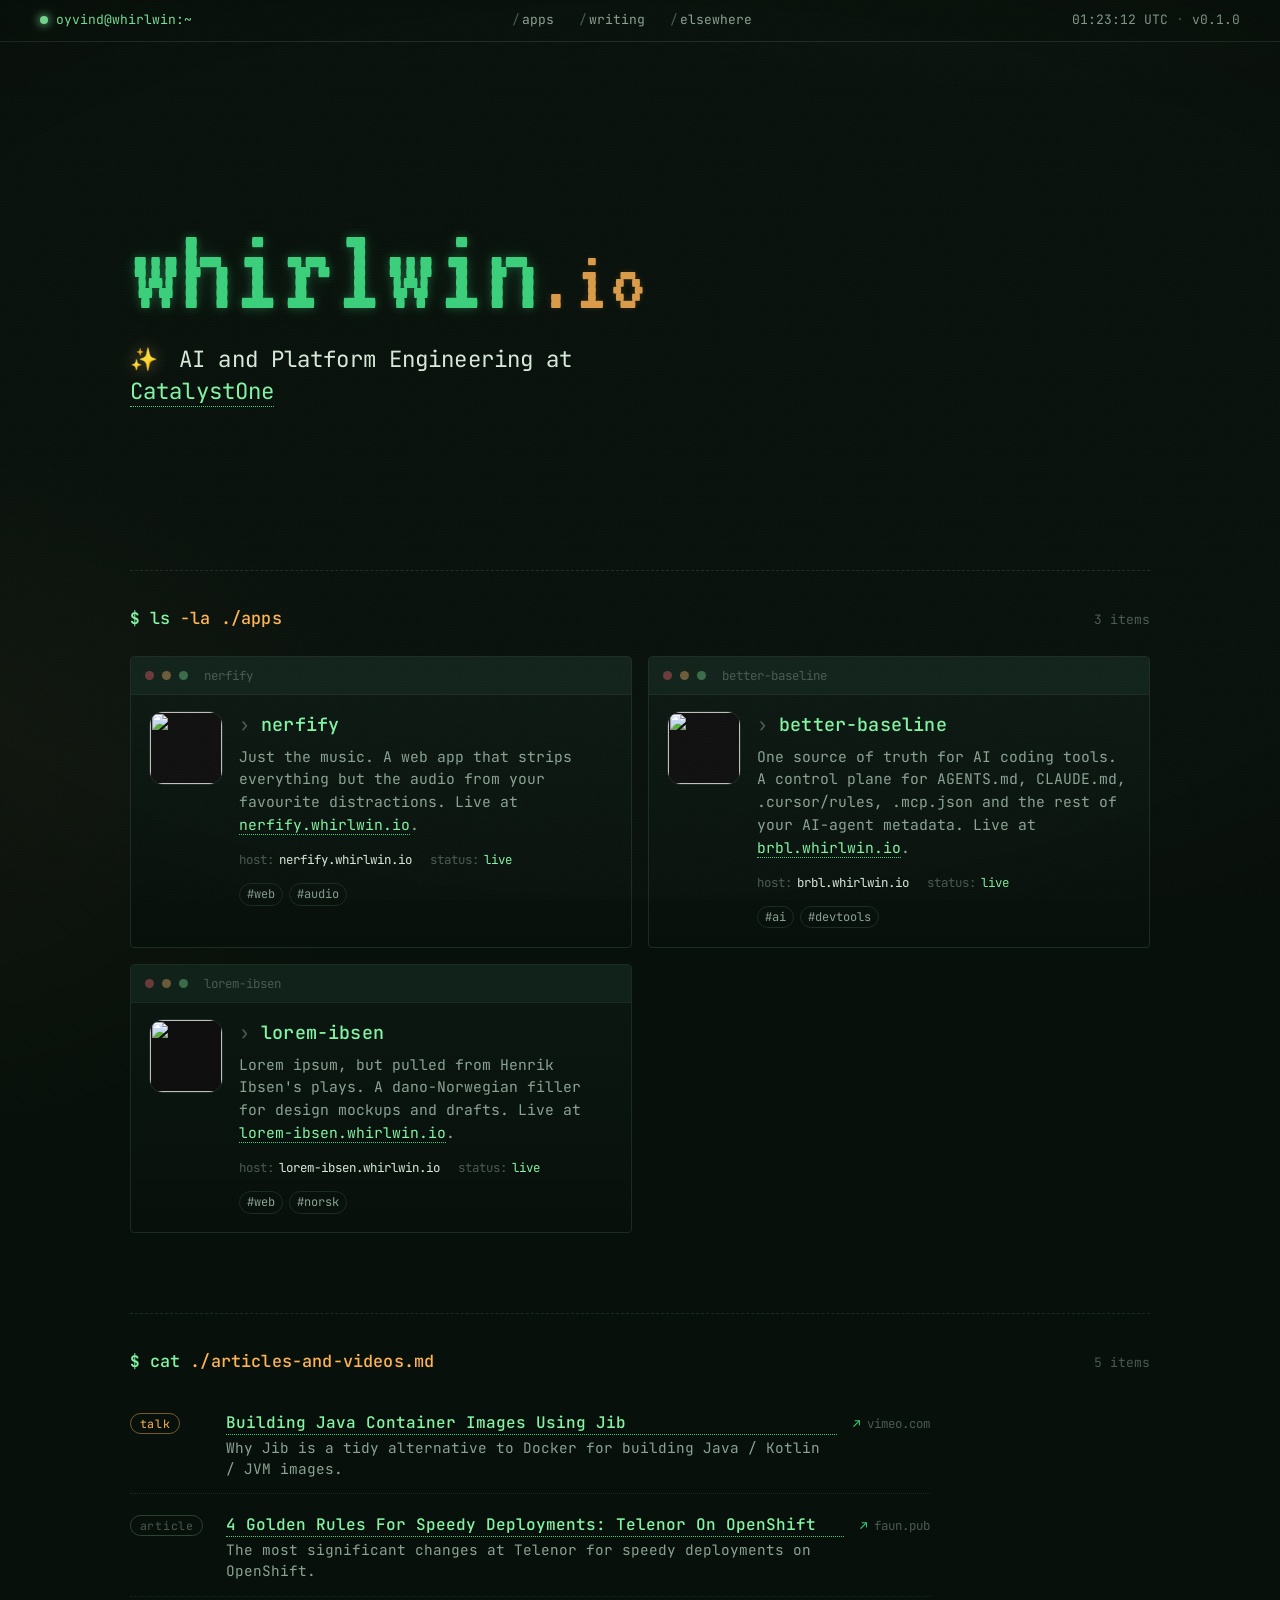
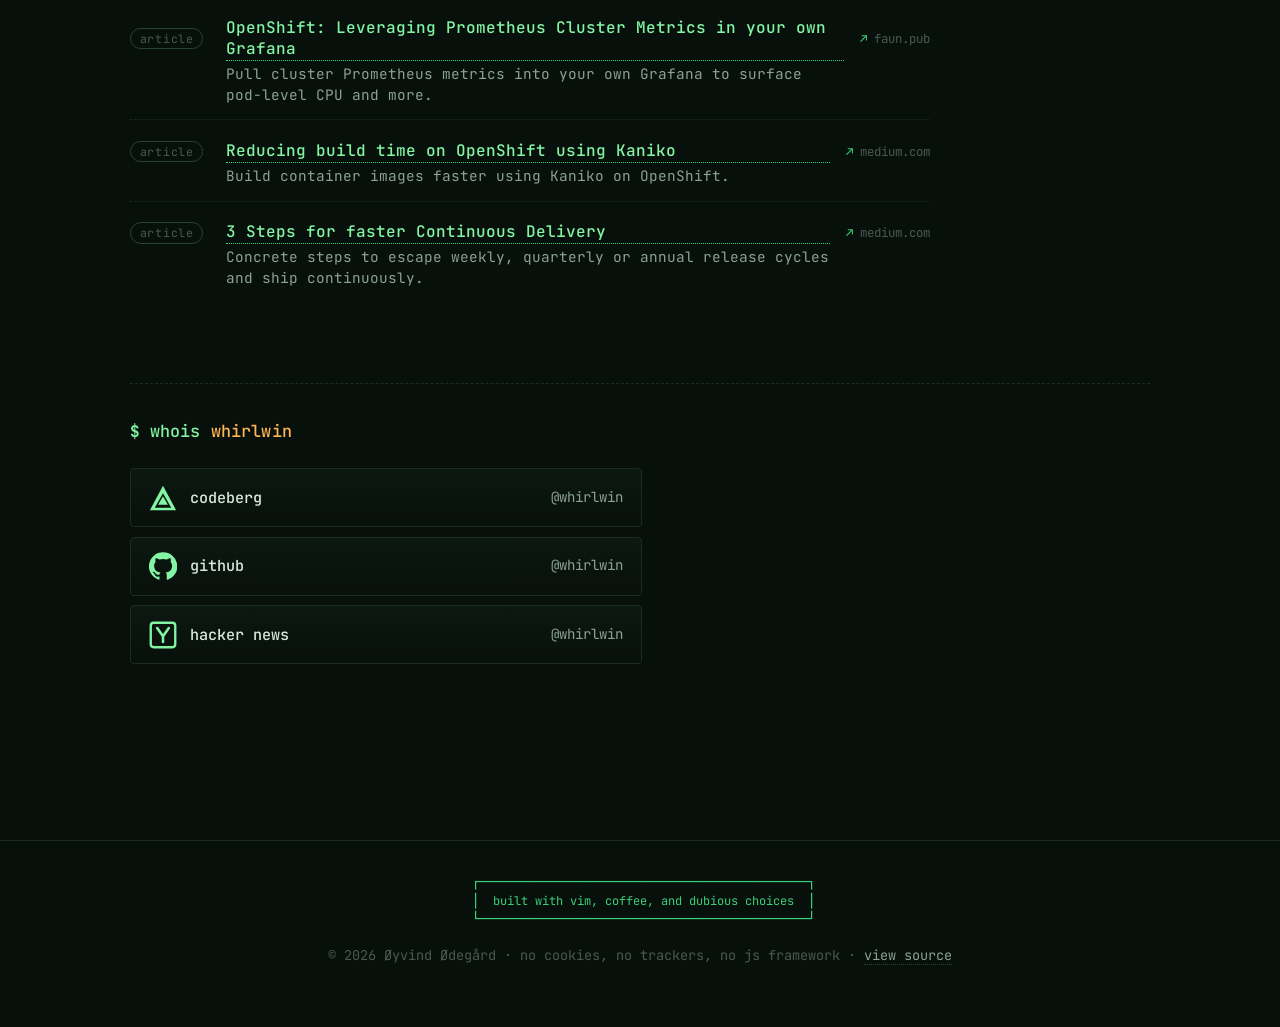
==== index.html @ 2e2b245e "content: point the Jib talk at the Vimeo recording Replace the embedded Google Slides URL with the V" ====
<!doctype html>
<html lang="en">
  <head>
    <meta charset="utf-8" />
    <meta name="viewport" content="width=device-width, initial-scale=1, viewport-fit=cover" />
    <title>whirlwin.io — Øyvind Ødegård</title>
    <meta name="description" content="Personal homepage of Øyvind Ødegård. Platform engineer, tinkerer, terminal dweller." />
    <meta name="color-scheme" content="dark" />
    <meta name="theme-color" content="#08100b" />

    <link rel="preconnect" href="https://fonts.googleapis.com" />
    <link rel="preconnect" href="https://fonts.gstatic.com" crossorigin />
    <link
      href="https://fonts.googleapis.com/css2?family=JetBrains+Mono:ital,wght@0,400;0,500;0,700;1,400&family=VT323&display=swap"
      rel="stylesheet"
    />

    <link rel="stylesheet" href="./styles.css" />
    <link rel="icon" href="data:image/svg+xml,%3Csvg xmlns='http://www.w3.org/2000/svg' viewBox='0 0 32 32'%3E%3Crect width='32' height='32' fill='%2308100b'/%3E%3Ctext x='50%25' y='62%25' text-anchor='middle' font-family='monospace' font-weight='700' font-size='22' fill='%2382f4a3'%3E~%3C/text%3E%3C/svg%3E" />
  </head>

  <body>
    <div class="scanlines" aria-hidden="true"></div>
    <div class="vignette" aria-hidden="true"></div>
    <div class="grain" aria-hidden="true"></div>

    <header class="statusbar" role="banner">
      <div class="statusbar__left">
        <span class="dot dot--live" aria-hidden="true"></span>
        <span class="statusbar__path">oyvind@whirlwin:~</span>
      </div>
      <nav class="statusbar__nav" aria-label="primary">
        <a href="#apps">apps</a>
        <a href="#writing">writing</a>
        <a href="#elsewhere">elsewhere</a>
      </nav>
      <div class="statusbar__right">
        <span id="clock" aria-live="off">--:--:-- UTC</span>
        <span class="statusbar__sep">·</span>
        <span>v0.1.0</span>
      </div>
    </header>

    <main>
      <!-- HERO -->
      <section class="hero" aria-labelledby="hero-heading">
        <div class="hero__text">
          <h1 id="hero-heading" class="wordmark">whirlwin<span class="wordmark__tld">.io</span></h1>

          <p class="hero__headline">
            <span class="hero__headline-spark" aria-hidden="true">✨</span>
            AI and Platform Engineering at
            <a href="https://catalystone.com" rel="noopener">CatalystOne</a>
          </p>
        </div>

        <div class="hero__game" aria-hidden="true">
          <canvas id="stacker" width="420" height="360"></canvas>
        </div>
      </section>

      <!-- APPS -->
      <section id="apps" class="block" aria-labelledby="apps-heading">
        <header class="block__head">
          <span class="prompt">$</span>
          <h2 id="apps-heading"><span class="cmd">ls</span> <span class="arg">-la ./apps</span></h2>
          <span class="block__meta">3 items</span>
        </header>

        <ol class="apps">
          <li class="card">
            <div class="card__chrome">
              <span class="card__dot"></span><span class="card__dot"></span><span class="card__dot"></span>
              <span class="card__title">nerfify</span>
            </div>
            <div class="card__body card__body--with-logo">
              <a class="card__logo" href="https://nerfify.whirlwin.io/" rel="noopener" aria-hidden="true" tabindex="-1">
                <img src="https://nerfify.whirlwin.io/assets/icon.svg" alt="" width="64" height="64" loading="lazy" />
              </a>
              <div class="card__text">
                <h3 class="card__name">
                  <a href="https://nerfify.whirlwin.io/" rel="noopener">nerfify</a>
                </h3>
                <p class="card__desc">
                  Just the music. A web app that strips everything but the audio from your
                  favourite distractions. Live at
                  <a href="https://nerfify.whirlwin.io/" rel="noopener">nerfify.whirlwin.io</a>.
                </p>
              <dl class="card__meta">
                <div><dt>host</dt><dd>nerfify.whirlwin.io</dd></div>
                <div><dt>status</dt><dd class="ok">live</dd></div>
              </dl>
                <div class="card__tags">
                  <span>#web</span><span>#audio</span>
                </div>
              </div>
            </div>
          </li>

          <li class="card">
            <div class="card__chrome">
              <span class="card__dot"></span><span class="card__dot"></span><span class="card__dot"></span>
              <span class="card__title">better-baseline</span>
            </div>
            <div class="card__body card__body--with-logo">
              <a class="card__logo" href="https://brbl.whirlwin.io/" rel="noopener" aria-hidden="true" tabindex="-1">
                <img src="https://brbl.whirlwin.io/assets/icon.svg" alt="" width="64" height="64" loading="lazy" />
              </a>
              <div class="card__text">
                <h3 class="card__name">
                  <a href="https://brbl.whirlwin.io/" rel="noopener">better-baseline</a>
                </h3>
                <p class="card__desc">
                  One source of truth for AI coding tools. A control plane for
                  <code>AGENTS.md</code>, <code>CLAUDE.md</code>, <code>.cursor/rules</code>,
                  <code>.mcp.json</code> and the rest of your AI-agent metadata. Live at
                  <a href="https://brbl.whirlwin.io/" rel="noopener">brbl.whirlwin.io</a>.
                </p>
                <dl class="card__meta">
                  <div><dt>host</dt><dd>brbl.whirlwin.io</dd></div>
                  <div><dt>status</dt><dd class="ok">live</dd></div>
                </dl>
                <div class="card__tags">
                  <span>#ai</span><span>#devtools</span>
                </div>
              </div>
            </div>
          </li>

          <li class="card">
            <div class="card__chrome">
              <span class="card__dot"></span><span class="card__dot"></span><span class="card__dot"></span>
              <span class="card__title">lorem-ibsen</span>
            </div>
            <div class="card__body card__body--with-logo">
              <a class="card__logo" href="https://lorem-ibsen.whirlwin.io/" rel="noopener" aria-hidden="true" tabindex="-1">
                <img src="https://lorem-ibsen.whirlwin.io/assets/ibsen.jpg" alt="" width="64" height="64" loading="lazy" />
              </a>
              <div class="card__text">
                <h3 class="card__name">
                  <a href="https://lorem-ibsen.whirlwin.io/" rel="noopener">lorem-ibsen</a>
                </h3>
                <p class="card__desc">
                  Lorem ipsum, but pulled from Henrik Ibsen's plays. A dano-Norwegian
                  filler for design mockups and drafts. Live at
                  <a href="https://lorem-ibsen.whirlwin.io/" rel="noopener">lorem-ibsen.whirlwin.io</a>.
                </p>
                <dl class="card__meta">
                  <div><dt>host</dt><dd>lorem-ibsen.whirlwin.io</dd></div>
                  <div><dt>status</dt><dd class="ok">live</dd></div>
                </dl>
                <div class="card__tags">
                  <span>#web</span><span>#norsk</span>
                </div>
              </div>
            </div>
          </li>
        </ol>
      </section>

      <!-- ARTICLES & VIDEOS -->
      <section id="writing" class="block" aria-labelledby="writing-heading">
        <header class="block__head">
          <span class="prompt">$</span>
          <h2 id="writing-heading"><span class="cmd">cat</span> <span class="arg">./articles-and-videos.md</span></h2>
          <span class="block__meta">5 items</span>
        </header>

        <ul class="articles">
          <li class="article">
            <span class="article__kind article__kind--talk">talk</span>
            <a class="article__title" href="https://vimeo.com/677812854?fl=pl&amp;fe=cm" rel="noopener">Building Java Container Images Using Jib</a>
            <p class="article__desc">Why Jib is a tidy alternative to Docker for building Java / Kotlin / JVM images.</p>
            <span class="article__source">vimeo.com</span>
          </li>
          <li class="article">
            <span class="article__kind">article</span>
            <a class="article__title" href="https://faun.pub/4-golden-rules-for-speedy-deployments-telenor-on-openshift-73b32ad847bb" rel="noopener">4 Golden Rules For Speedy Deployments: Telenor On OpenShift</a>
            <p class="article__desc">The most significant changes at Telenor for speedy deployments on OpenShift.</p>
            <span class="article__source">faun.pub</span>
          </li>
          <li class="article">
            <span class="article__kind">article</span>
            <a class="article__title" href="https://faun.pub/openshift-leveraging-prometheus-cluster-metrics-in-your-own-grafana-7077fb0725ab" rel="noopener">OpenShift: Leveraging Prometheus Cluster Metrics in your own Grafana</a>
            <p class="article__desc">Pull cluster Prometheus metrics into your own Grafana to surface pod-level CPU and more.</p>
            <span class="article__source">faun.pub</span>
          </li>
          <li class="article">
            <span class="article__kind">article</span>
            <a class="article__title" href="https://medium.com/developers-writing/reducing-build-time-on-openshift-using-kaniko-909d4bf0a874" rel="noopener">Reducing build time on OpenShift using Kaniko</a>
            <p class="article__desc">Build container images faster using Kaniko on OpenShift.</p>
            <span class="article__source">medium.com</span>
          </li>
          <li class="article">
            <span class="article__kind">article</span>
            <a class="article__title" href="https://medium.com/@whirlwin/3-steps-for-faster-continuous-integration-e74e01e7e75" rel="noopener">3 Steps for faster Continuous Delivery</a>
            <p class="article__desc">Concrete steps to escape weekly, quarterly or annual release cycles and ship continuously.</p>
            <span class="article__source">medium.com</span>
          </li>
        </ul>
      </section>

      <!-- ELSEWHERE -->
      <section id="elsewhere" class="block" aria-labelledby="elsewhere-heading">
        <header class="block__head">
          <span class="prompt">$</span>
          <h2 id="elsewhere-heading"><span class="cmd">whois</span> <span class="arg">whirlwin</span></h2>
        </header>

        <ul class="links links--icons">
          <li>
            <a href="https://codeberg.org/whirlwin" rel="me noopener">
              <svg class="links__logo" viewBox="0 0 32 32" fill="currentColor" aria-hidden="true">
                <path d="M16 2 1 30h30L16 2zm0 8.5L25.4 27H6.6L16 10.5zM16 14l-5.6 9.8h11.2L16 14z"/>
              </svg>
              <span class="links__k">codeberg</span>
              <span class="links__v">@whirlwin</span>
            </a>
          </li>
          <li>
            <a href="https://github.com/whirlwin" rel="me noopener">
              <svg class="links__logo" viewBox="0 0 24 24" fill="currentColor" aria-hidden="true">
                <path d="M12 .3a12 12 0 0 0-3.8 23.4c.6.1.8-.3.8-.6v-2c-3.3.7-4-1.6-4-1.6-.6-1.4-1.4-1.8-1.4-1.8-1.1-.7.1-.7.1-.7 1.2.1 1.9 1.2 1.9 1.2 1 1.8 2.8 1.3 3.5 1 .1-.8.4-1.3.8-1.6-2.7-.3-5.5-1.3-5.5-6 0-1.2.5-2.3 1.3-3.1-.1-.4-.6-1.6.1-3.2 0 0 1-.3 3.3 1.2a11.5 11.5 0 0 1 6 0c2.3-1.5 3.3-1.2 3.3-1.2.7 1.6.2 2.8.1 3.2.8.8 1.3 1.9 1.3 3.1 0 4.6-2.8 5.6-5.5 5.9.5.4.9 1.1.9 2.3v3.3c0 .3.2.7.8.6A12 12 0 0 0 12 .3"/>
              </svg>
              <span class="links__k">github</span>
              <span class="links__v">@whirlwin</span>
            </a>
          </li>
          <li>
            <a href="https://news.ycombinator.com/user?id=whirlwin" rel="me noopener">
              <svg class="links__logo" viewBox="0 0 24 24" aria-hidden="true">
                <rect x="1.5" y="1.5" width="21" height="21" rx="2.5" fill="none" stroke="currentColor" stroke-width="2"/>
                <path d="M7 6l5 7v5m0-5l5-7" fill="none" stroke="currentColor" stroke-width="2.2" stroke-linecap="round" stroke-linejoin="round"/>
              </svg>
              <span class="links__k">hacker news</span>
              <span class="links__v">@whirlwin</span>
            </a>
          </li>
        </ul>
      </section>
    </main>

    <footer class="footer" role="contentinfo">
      <pre class="footer__art" aria-hidden="true">
 ┌───────────────────────────────────────────────┐
 │  built with vim, coffee, and dubious choices  │
 └───────────────────────────────────────────────┘</pre>
      <p>
        © <span id="year">2026</span> Øyvind Ødegård · no cookies, no trackers, no js framework ·
        <a href="https://codeberg.org/whirlwin/pages">view source</a>
      </p>
    </footer>

    <script src="./script.js" defer></script>
    <script src="https://cdn.jsdelivr.net/npm/matter-js@0.20.0/build/matter.min.js" defer></script>
    <script src="./game.js?v=10" defer></script>
  </body>
</html>
---- styles.css ----
/* whirlwin.io — terminal aesthetic, hand-rolled, no framework */

:root {
  --bg:        #08100b;
  --bg-2:      #0c1812;
  --bg-3:      #11221a;
  --ink:       #d7ead9;
  --ink-dim:   #8aa295;
  --ink-faint: #4a5a52;
  --phosphor:  #82f4a3;      /* primary accent — CRT phosphor */
  --phosphor-2:#3ad07a;
  --amber:     #ffb454;      /* warm secondary accent */
  --magenta:   #ff7ad9;
  --rule:      #1c2c23;
  --rule-hot:  #2a4434;

  --mono: "JetBrains Mono", ui-monospace, SFMono-Regular, Menlo, Consolas, monospace;

  --maxw: 78ch;
  --pad:  clamp(1rem, 4vw, 2.5rem);
  --radius: 4px;
}

* { box-sizing: border-box; }

html {
  background: var(--bg);
  color: var(--ink);
  font-family: var(--mono);
  font-size: 16px;
  line-height: 1.55;
  -webkit-text-size-adjust: 100%;
}

body {
  margin: 0;
  min-height: 100dvh;
  background:
    radial-gradient(1200px 600px at 80% -10%, rgba(130, 244, 163, 0.06), transparent 60%),
    radial-gradient(900px 600px at -10% 30%, rgba(255, 180, 84, 0.04), transparent 60%),
    var(--bg);
  overflow-x: hidden;
}

a {
  color: var(--phosphor);
  text-decoration: none;
  border-bottom: 1px dotted var(--phosphor-2);
  transition: color 120ms ease, background 120ms ease, border-color 120ms ease;
}
a:hover { color: var(--bg); background: var(--phosphor); border-bottom-color: var(--phosphor); }
a:focus-visible { outline: 2px solid var(--phosphor); outline-offset: 2px; }

::selection { background: var(--phosphor); color: var(--bg); }

code, kbd, pre { font-family: var(--mono); }

.visually-hidden {
  position: absolute; width: 1px; height: 1px; padding: 0; margin: -1px;
  overflow: hidden; clip: rect(0,0,0,0); white-space: nowrap; border: 0;
}

/* ── Overlays: scanlines, vignette, grain ─────────────────────────── */

.scanlines, .vignette, .grain {
  position: fixed; inset: 0; pointer-events: none; z-index: 100;
}
.scanlines {
  background-image: repeating-linear-gradient(
    to bottom,
    rgba(255,255,255,0.025) 0 1px,
    transparent 1px 3px
  );
  mix-blend-mode: overlay;
  opacity: 0.6;
}
.vignette {
  background:
    radial-gradient(120% 90% at 50% 50%, transparent 55%, rgba(0,0,0,0.55) 100%);
}
.grain {
  opacity: 0.04;
  background-image: url("data:image/svg+xml;utf8,<svg xmlns='http://www.w3.org/2000/svg' width='160' height='160'><filter id='n'><feTurbulence type='fractalNoise' baseFrequency='0.85' numOctaves='2' stitchTiles='stitch'/></filter><rect width='100%25' height='100%25' filter='url(%23n)' opacity='0.9'/></svg>");
}

@media (prefers-reduced-motion: no-preference) {
  .scanlines { animation: shift 18s steps(60) infinite; }
}
@keyframes shift {
  from { background-position: 0 0; }
  to   { background-position: 0 60px; }
}

/* ── Status bar (top) ─────────────────────────────────────────────── */

.statusbar {
  position: sticky; top: 0; z-index: 50;
  display: flex; align-items: center; gap: 1rem;
  padding: 0.55rem var(--pad);
  background: rgba(8, 16, 11, 0.88);
  backdrop-filter: blur(8px) saturate(140%);
  -webkit-backdrop-filter: blur(8px) saturate(140%);
  border-bottom: 1px solid var(--rule);
  font-size: 0.8125rem;
  color: var(--ink-dim);
}
.statusbar__left, .statusbar__right {
  display: flex; align-items: center; gap: 0.5rem;
  white-space: nowrap;
}
.statusbar__path { color: var(--phosphor); }
.statusbar__nav {
  flex: 1; display: flex; gap: 1.25rem; justify-content: center;
  overflow-x: auto; scrollbar-width: none;
}
.statusbar__nav::-webkit-scrollbar { display: none; }
.statusbar__nav a {
  color: var(--ink-dim);
  border-bottom: none;
  position: relative;
  padding: 0.1rem 0.15rem;
}
.statusbar__nav a::before { content: "/"; color: var(--ink-faint); margin-right: 2px; }
.statusbar__nav a:hover { color: var(--phosphor); background: transparent; }
.statusbar__sep { color: var(--ink-faint); }

.dot { width: 8px; height: 8px; border-radius: 50%; background: var(--ink-faint); }
.dot--live {
  background: var(--phosphor);
  box-shadow: 0 0 8px var(--phosphor), 0 0 14px rgba(130, 244, 163, 0.4);
  animation: pulse 1.8s ease-in-out infinite;
}
@keyframes pulse {
  0%, 100% { opacity: 1; }
  50%      { opacity: 0.45; }
}

@media (max-width: 640px) {
  .statusbar__right { display: none; }
}

/* ── Layout primitives ────────────────────────────────────────────── */

main {
  max-width: 1100px;
  margin: 0 auto;
  padding: clamp(2rem, 6vw, 4.5rem) var(--pad) 6rem;
}

.block {
  margin-top: clamp(3rem, 7vw, 5rem);
  padding-top: clamp(1.5rem, 4vw, 2.25rem);
  border-top: 1px dashed var(--rule);
}

.block__head {
  display: flex; align-items: baseline; gap: 0.6rem;
  margin-bottom: 1.5rem;
  flex-wrap: wrap;
}
.block__head h2 {
  font: 500 1.05rem/1.2 var(--mono);
  margin: 0;
  letter-spacing: 0.01em;
}
.block__head .cmd { color: var(--phosphor); }
.block__head .arg { color: var(--amber); }
.block__meta {
  margin-left: auto;
  font-size: 0.8125rem;
  color: var(--ink-faint);
}

.block__body--prose {
  max-width: var(--maxw);
}
.block__body--prose p { margin: 0 0 1rem; }
.block__body--prose strong { color: var(--phosphor); font-weight: 700; }
.block__body--prose em { color: var(--amber); font-style: normal; }
.block__body--prose code {
  background: var(--bg-3);
  border: 1px solid var(--rule);
  padding: 0 0.35rem;
  border-radius: var(--radius);
  font-size: 0.92em;
  color: var(--ink);
}

.prompt {
  color: var(--phosphor);
  font-weight: 700;
  user-select: none;
}

/* ── Hero ─────────────────────────────────────────────────────────── */

.hero {
  position: relative;
  padding-top: 1rem;
  display: grid;
  grid-template-columns: 1fr;
  gap: 2rem;
  align-items: center;
}
@media (min-width: 960px) {
  .hero { grid-template-columns: minmax(0, 1fr) 420px; gap: 3rem; }
}

.hero__game {
  position: relative;
  width: 100%;
  max-width: 420px;
  justify-self: end;
}
.hero__game canvas {
  display: block;
  width: 100%;
  aspect-ratio: 7 / 6;
  background: transparent;
  cursor: grab;
  /* Allow vertical page scroll while still letting Matter receive
     horizontal drags for box manipulation. */
  touch-action: pan-y;
}
.hero__game canvas:active { cursor: grabbing; }
@media (max-width: 600px) {
  .hero__game { justify-self: start; }
}
.wordmark {
  margin: 0 0 1rem;
  font-family: "VT323", var(--mono);
  font-weight: 400;
  font-size: clamp(4rem, 13vw, 8rem);
  line-height: 0.9;
  letter-spacing: 0;
  color: var(--phosphor-2);
  text-shadow:
    0 0 10px rgba(58, 208, 122, 0.32),
    0 0 24px rgba(58, 208, 122, 0.12);
  display: inline-flex;
  align-items: baseline;
  gap: 0;
  word-break: break-word;
}
.wordmark__tld {
  font-size: 0.7em;
  color: var(--amber);
  opacity: 0.85;
  text-shadow: 0 0 6px rgba(255, 180, 84, 0.18);
}

.hero__headline {
  max-width: 62ch;
  margin: 0;
  font-size: clamp(1.1rem, 2vw, 1.4rem);
  line-height: 1.4;
  color: var(--ink);
  letter-spacing: 0.005em;
}
.hero__headline a {
  color: var(--phosphor);
  border-bottom: 1px dotted var(--phosphor-2);
  white-space: nowrap;
}
.hero__headline a:hover {
  color: var(--bg);
  background: var(--phosphor);
  border-bottom-color: var(--phosphor);
}
.hero__headline-spark {
  margin-right: 0.35em;
  filter: drop-shadow(0 0 8px rgba(255, 220, 130, 0.45));
}

/* ── whoami facts ─────────────────────────────────────────────────── */

.facts {
  list-style: none; padding: 0;
  display: grid;
  grid-template-columns: repeat(auto-fit, minmax(180px, 1fr));
  gap: 0.4rem 1.5rem;
  margin: 1.5rem 0 0;
  font-size: 0.9rem;
}
.facts li {
  display: flex; justify-content: space-between; gap: 1rem;
  padding: 0.35rem 0;
  border-bottom: 1px dotted var(--rule);
}
.facts__k { color: var(--ink-faint); }
.facts__k::before { content: "// "; }
.facts__v { color: var(--ink); }

/* ── Apps grid (card stack) ───────────────────────────────────────── */

.apps {
  list-style: none; padding: 0; margin: 0;
  display: grid;
  grid-template-columns: repeat(auto-fill, minmax(min(420px, 100%), 1fr));
  gap: 1rem;
}

.card {
  position: relative;
  background: linear-gradient(180deg, var(--bg-2), var(--bg));
  border: 1px solid var(--rule);
  border-radius: var(--radius);
  overflow: hidden;
  transition: transform 180ms ease, border-color 180ms ease, box-shadow 180ms ease;
}
.card:hover {
  border-color: var(--phosphor-2);
  transform: translateY(-2px);
  box-shadow: 0 8px 30px -10px rgba(130, 244, 163, 0.25);
}
.card--featured {
  grid-column: span 2;
  border-color: var(--rule-hot);
  background:
    linear-gradient(180deg, rgba(130, 244, 163, 0.06), transparent 30%),
    linear-gradient(180deg, var(--bg-2), var(--bg));
}
@media (max-width: 720px) {
  .card--featured { grid-column: auto; }
}
.card--ghost {
  border-style: dashed;
  opacity: 0.85;
}

.card__chrome {
  display: flex; align-items: center; gap: 0.5rem;
  padding: 0.55rem 0.85rem;
  background: var(--bg-3);
  border-bottom: 1px solid var(--rule);
  font-size: 0.78rem;
  color: var(--ink-faint);
}
.card__dot {
  width: 9px; height: 9px; border-radius: 50%;
  background: var(--rule-hot);
}
.card__dot:nth-child(1) { background: #6b3a3a; }
.card__dot:nth-child(2) { background: #6b5a3a; }
.card__dot:nth-child(3) { background: #3a6b48; }
.card__title { margin-left: 0.5rem; }

.card__body { padding: 1rem 1.1rem 1.15rem; }
.card__body--with-logo {
  display: grid;
  grid-template-columns: auto 1fr;
  gap: 1rem;
  align-items: start;
}
.card__logo {
  display: block;
  border: 1px solid var(--rule);
  border-radius: 14px;
  overflow: hidden;
  line-height: 0;
  background: #0f0f0f;
  flex-shrink: 0;
  transition: border-color 160ms ease, transform 160ms ease;
}
.card__logo:hover {
  border-color: var(--phosphor-2);
  background: #0f0f0f;
  transform: scale(1.03);
}
.card__logo img {
  display: block;
  width: 72px;
  height: 72px;
  object-fit: cover;
  object-position: center 22%;
}
@media (max-width: 480px) {
  .card__logo img { width: 56px; height: 56px; }
}
.card__name {
  font-size: 1.15rem; margin: 0 0 0.4rem;
  font-weight: 500;
  letter-spacing: 0.01em;
}
.card__name a {
  color: var(--phosphor);
  border-bottom: none;
}
.card__name a::before { content: "› "; color: var(--ink-faint); }
.card__name a:hover { background: transparent; color: var(--bg); }
.card__name a:hover::before { color: var(--bg); }
.card:hover .card__name a { background: var(--phosphor); color: var(--bg); padding: 0 4px; margin-left: -4px; }

.card__desc {
  margin: 0 0 0.85rem;
  color: var(--ink-dim);
  font-size: 0.92rem;
}

.card__meta {
  display: flex; flex-wrap: wrap; gap: 0.5rem 1.1rem;
  margin: 0 0 0.85rem;
  font-size: 0.78rem;
  color: var(--ink-faint);
}
.card__meta > div { display: flex; gap: 0.35rem; }
.card__meta dt { color: var(--ink-faint); }
.card__meta dt::after { content: ":"; }
.card__meta dd { margin: 0; color: var(--ink); }
.card__meta dd.ok   { color: var(--phosphor); }
.card__meta dd.warn { color: var(--amber); }
.card__meta dd.dim  { color: var(--ink-faint); }

.card__tags {
  display: flex; flex-wrap: wrap; gap: 0.35rem;
  font-size: 0.75rem;
}
.card__tags span {
  border: 1px solid var(--rule);
  padding: 0.05rem 0.45rem;
  border-radius: 999px;
  color: var(--ink-dim);
}

/* ── Articles & videos list ───────────────────────────────────────── */

.articles {
  list-style: none; padding: 0; margin: 0;
  display: grid;
  gap: 0.4rem;
  max-width: 80ch;
}
.article {
  display: grid;
  grid-template-columns: 5rem 1fr auto;
  grid-template-areas:
    "kind  title  source"
    ".     desc   .";
  gap: 0.2rem 1rem;
  align-items: baseline;
  padding: 0.85rem 0;
  border-bottom: 1px dotted var(--rule);
}
.article:last-child { border-bottom: none; }

.article__kind {
  grid-area: kind;
  font-size: 0.72rem;
  text-transform: lowercase;
  letter-spacing: 0.06em;
  color: var(--ink-faint);
  border: 1px solid var(--rule-hot);
  border-radius: 999px;
  padding: 0.05rem 0.55rem;
  justify-self: start;
  align-self: center;
}
.article__kind--talk {
  color: var(--amber);
  border-color: rgba(255, 180, 84, 0.45);
}

.article__title {
  grid-area: title;
  color: var(--phosphor);
  font-size: 1rem;
  font-weight: 500;
  border-bottom: 1px dotted var(--phosphor-2);
  line-height: 1.35;
}
.article__title:hover {
  background: var(--phosphor);
  color: var(--bg);
  border-bottom-color: var(--phosphor);
}

.article__desc {
  grid-area: desc;
  margin: 0;
  font-size: 0.9rem;
  color: var(--ink-dim);
  line-height: 1.45;
}

.article__source {
  grid-area: source;
  font-size: 0.78rem;
  color: var(--ink-faint);
  align-self: center;
}
.article__source::before { content: "↗ "; color: var(--phosphor-2); }

@media (max-width: 600px) {
  .article {
    grid-template-columns: 1fr;
    grid-template-areas:
      "kind"
      "title"
      "desc"
      "source";
    gap: 0.35rem 0;
  }
  .article__source { align-self: start; }
}

/* ── Stack pre block ──────────────────────────────────────────────── */

.stack__out {
  background: var(--bg-2);
  border: 1px solid var(--rule);
  border-left: 3px solid var(--phosphor-2);
  border-radius: var(--radius);
  padding: 1rem 1.2rem;
  font-size: 0.9rem;
  line-height: 1.65;
  color: var(--ink);
  overflow-x: auto;
  white-space: pre;
  margin: 0;
}

/* ── Elsewhere links ──────────────────────────────────────────────── */

.links {
  list-style: none; padding: 0; margin: 0;
  display: grid;
  grid-template-columns: repeat(auto-fit, minmax(320px, 1fr));
  gap: 0 1.75rem;
  font-size: 0.95rem;
}
.links li { border-bottom: 1px dotted var(--rule); }
.links a {
  display: grid;
  grid-template-columns: 7rem 1fr;
  gap: 0.75rem;
  align-items: baseline;
  padding: 0.6rem 0;
  border-bottom: none;
  color: var(--ink);
}
.links a:hover { background: transparent; color: var(--phosphor); }
.links__k { color: var(--ink-faint); }
.links__k::before { content: "→ "; color: var(--phosphor-2); }
.links__v {
  color: var(--ink-dim);
  word-break: break-all;
  text-align: right;
}
.links a:hover .links__v { color: var(--phosphor); }

/* Icon-button variant: stacked cards with logos */
.links--icons {
  display: flex;
  flex-direction: column;
  gap: 0.6rem;
  font-size: 0.95rem;
  max-width: 32rem;
}
.links--icons li {
  border-bottom: none;
}
.links--icons a {
  display: grid;
  grid-template-columns: auto 1fr auto;
  align-items: center;
  gap: 0 0.85rem;
  padding: 0.9rem 1.1rem;
  border: 1px solid var(--rule);
  border-radius: var(--radius);
  background: linear-gradient(180deg, var(--bg-2), var(--bg));
  color: var(--ink);
  transition: border-color 160ms ease, transform 160ms ease, box-shadow 160ms ease;
}
.links--icons a:hover {
  background: linear-gradient(180deg, var(--bg-2), var(--bg));
  border-color: var(--phosphor-2);
  color: var(--ink);
  transform: translateY(-1px);
  box-shadow: 0 8px 24px -10px rgba(130, 244, 163, 0.22);
}
.links--icons .links__logo {
  width: 28px;
  height: 28px;
  color: var(--phosphor);
  flex-shrink: 0;
}
.links--icons a:hover .links__logo { color: var(--phosphor); }
.links--icons .links__k {
  color: var(--ink);
  font-weight: 500;
}
.links--icons .links__k::before { content: ""; }
.links--icons .links__v {
  color: var(--ink-dim);
  text-align: right;
  font-size: 0.88rem;
}
.links--icons a:hover .links__v { color: var(--phosphor); }

/* ── Footer ───────────────────────────────────────────────────────── */

.footer {
  margin-top: 5rem;
  padding: 2rem var(--pad) 3rem;
  border-top: 1px solid var(--rule);
  text-align: center;
  color: var(--ink-faint);
  font-size: 0.85rem;
}
.footer__art {
  margin: 0 auto 1rem;
  color: var(--phosphor-2);
  font-size: 0.75rem;
  white-space: pre;
  overflow-x: auto;
}
.footer a { color: var(--ink-dim); border-bottom-color: var(--rule-hot); }
.footer a:hover { color: var(--bg); background: var(--phosphor); }

/* ── Hero entry animation ─────────────────────────────────────────── */

@media (prefers-reduced-motion: no-preference) {
  .wordmark, .hero__headline {
    opacity: 0;
    transform: translateY(8px);
    animation: rise 0.6s ease forwards;
  }
  .wordmark       { animation-delay: 0.05s; }
  .hero__headline { animation-delay: 0.35s; }
}
@keyframes rise {
  to { opacity: 1; transform: none; }
}

/* ── Narrow viewports ─────────────────────────────────────────────── */

@media (max-width: 480px) {
  .statusbar__nav { gap: 0.85rem; font-size: 0.78rem; }
  .block__head { flex-direction: row; align-items: center; }
  .block__meta { width: 100%; margin-left: 0; }
}
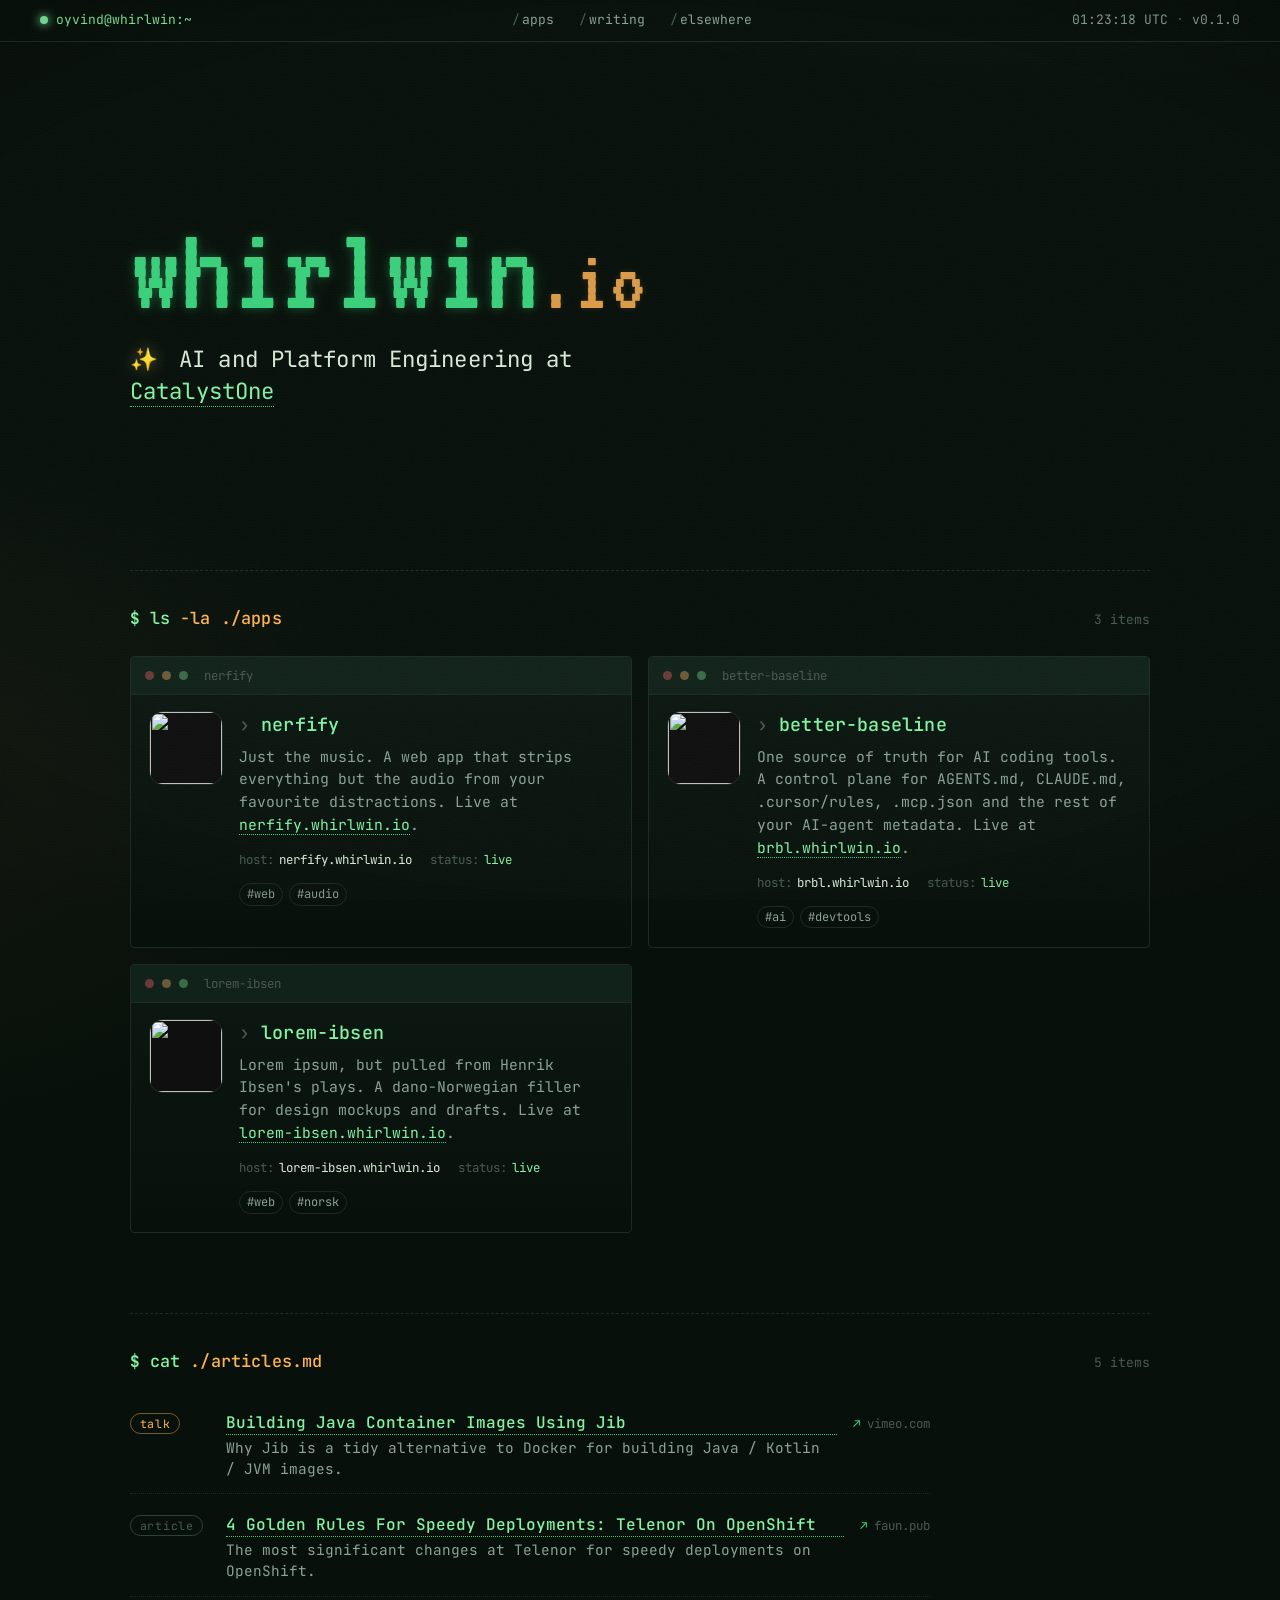
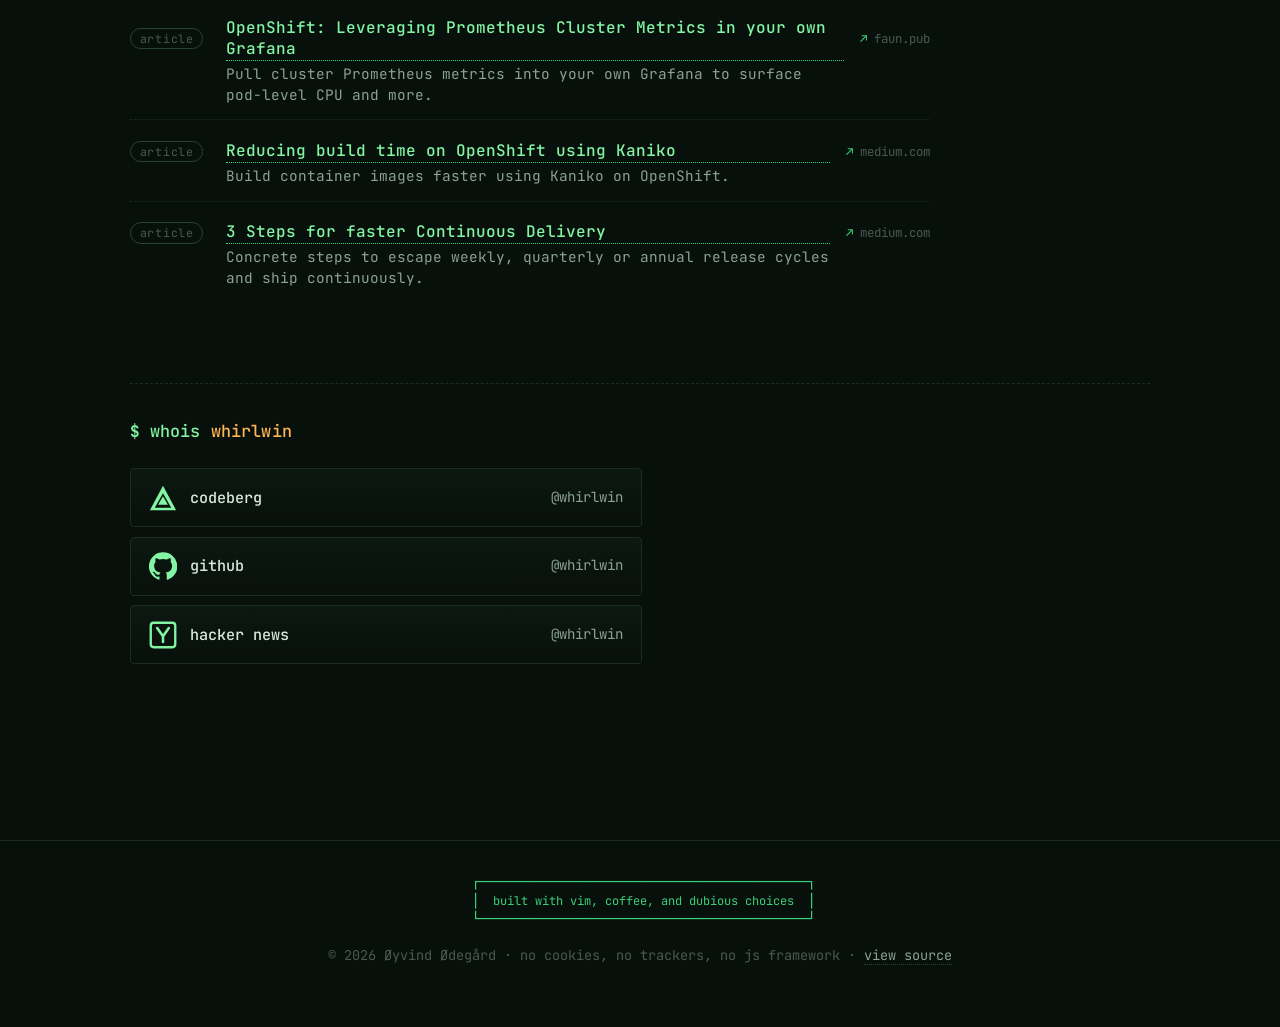
==== commit db6e6b30: "content: rename "articles-and-videos.md" heading to "articles.md"" ====
--- a/index.html
+++ b/index.html
@@ -162,7 +162,7 @@
       <section id="writing" class="block" aria-labelledby="writing-heading">
         <header class="block__head">
           <span class="prompt">$</span>
-          <h2 id="writing-heading"><span class="cmd">cat</span> <span class="arg">./articles-and-videos.md</span></h2>
+          <h2 id="writing-heading"><span class="cmd">cat</span> <span class="arg">./articles.md</span></h2>
           <span class="block__meta">5 items</span>
         </header>
 
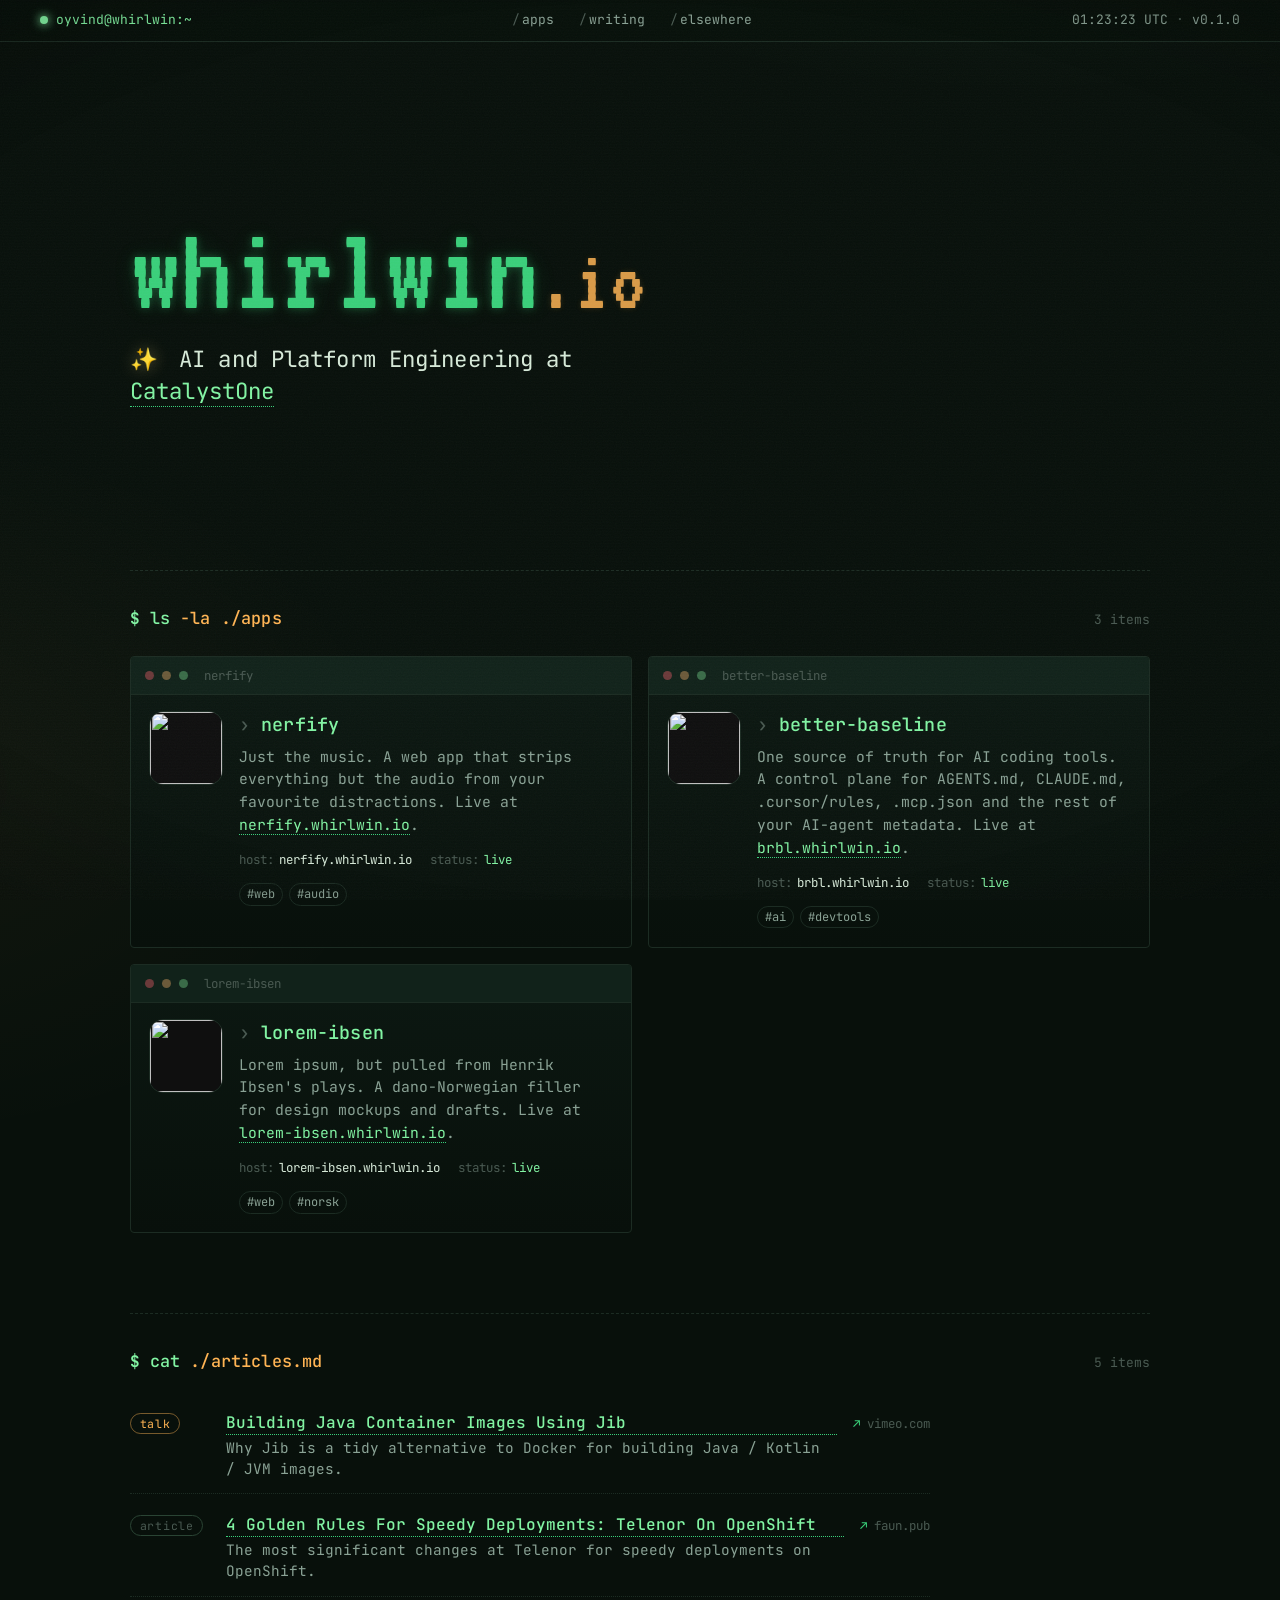
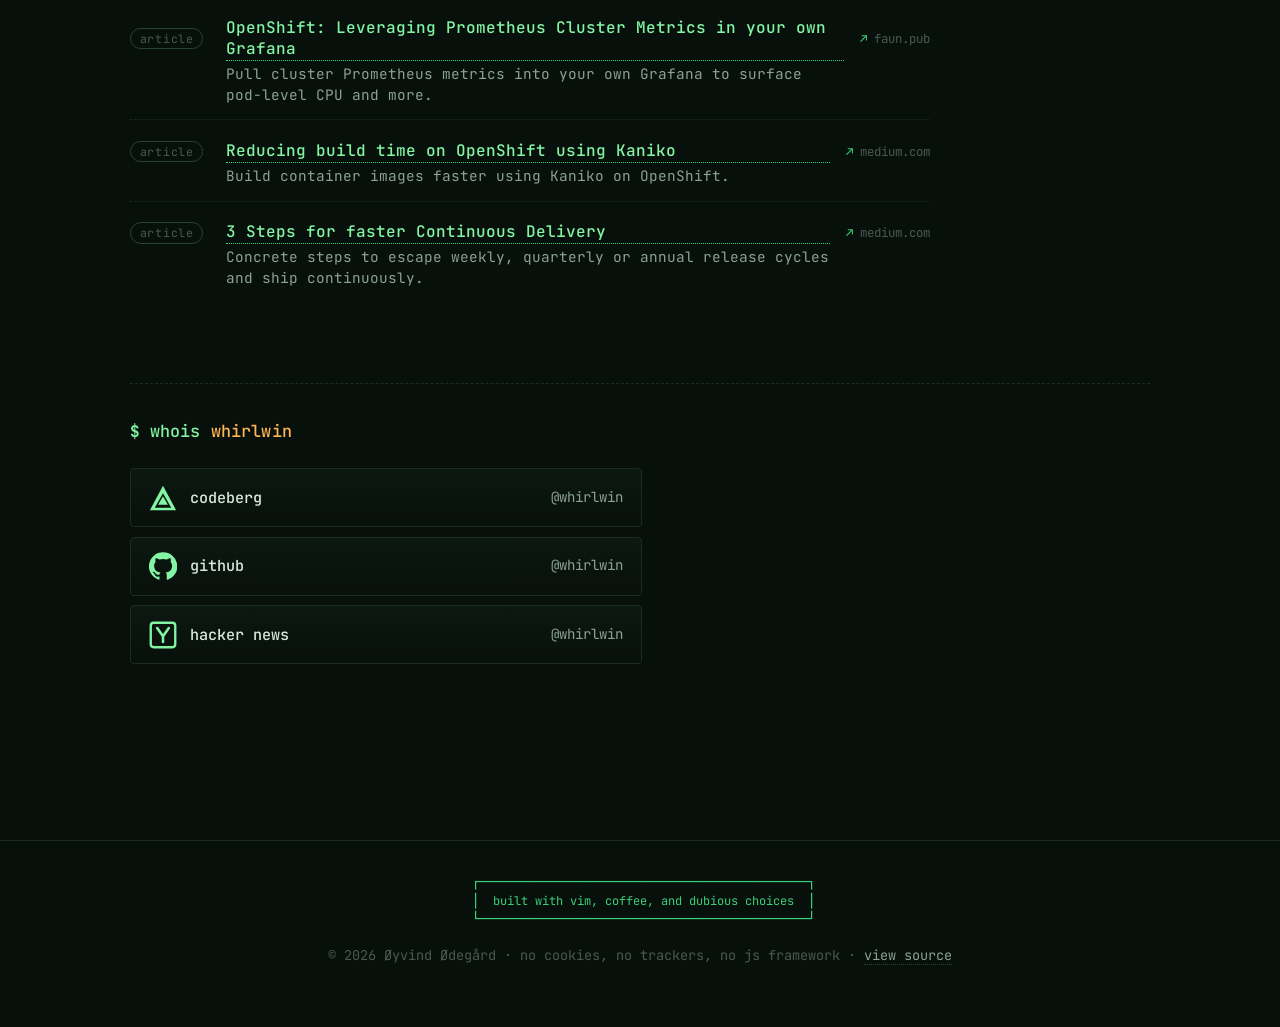
==== commit 9dbbeb47: "fix: use the right event name when unbinding Matter's wheel handler Matter listens for 'wheel' (not " ====
--- a/index.html
+++ b/index.html
@@ -253,6 +253,6 @@
 
     <script src="./script.js" defer></script>
     <script src="https://cdn.jsdelivr.net/npm/matter-js@0.20.0/build/matter.min.js" defer></script>
-    <script src="./game.js?v=10" defer></script>
+    <script src="./game.js?v=11" defer></script>
   </body>
 </html>
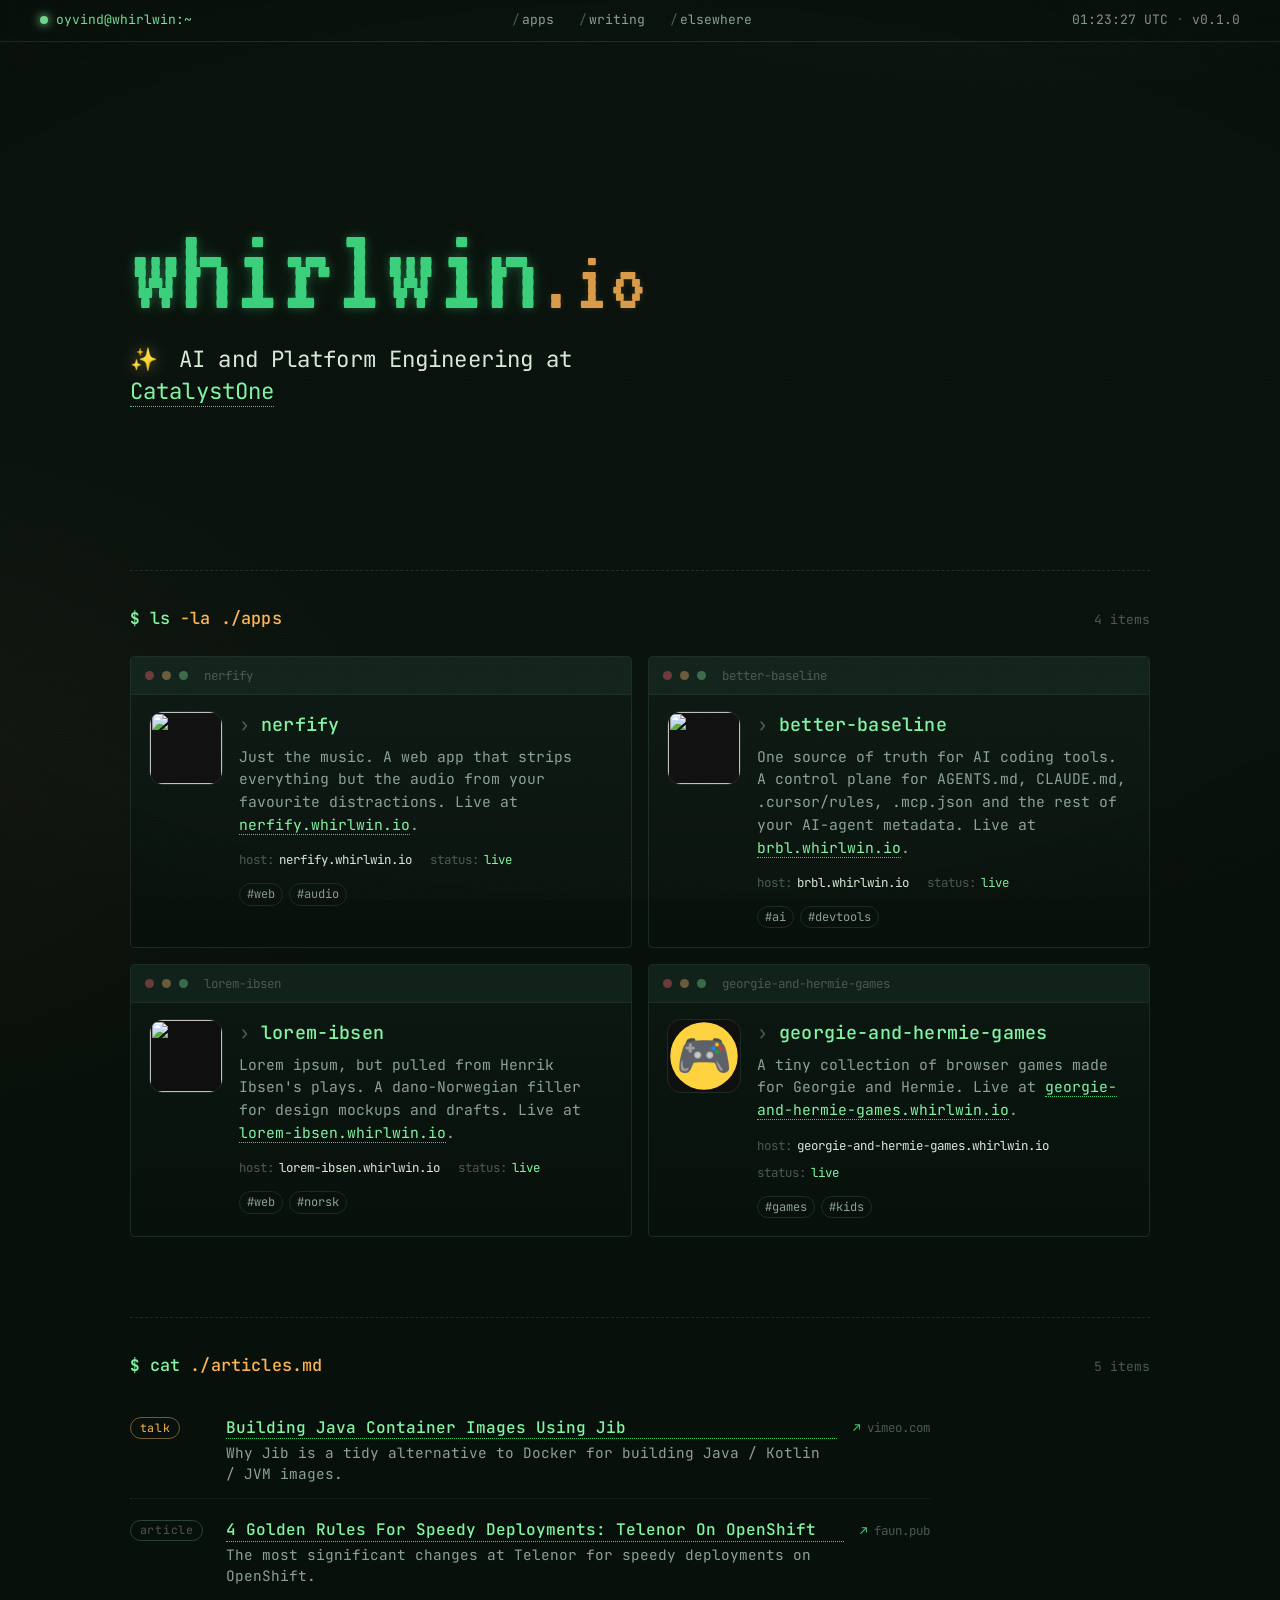
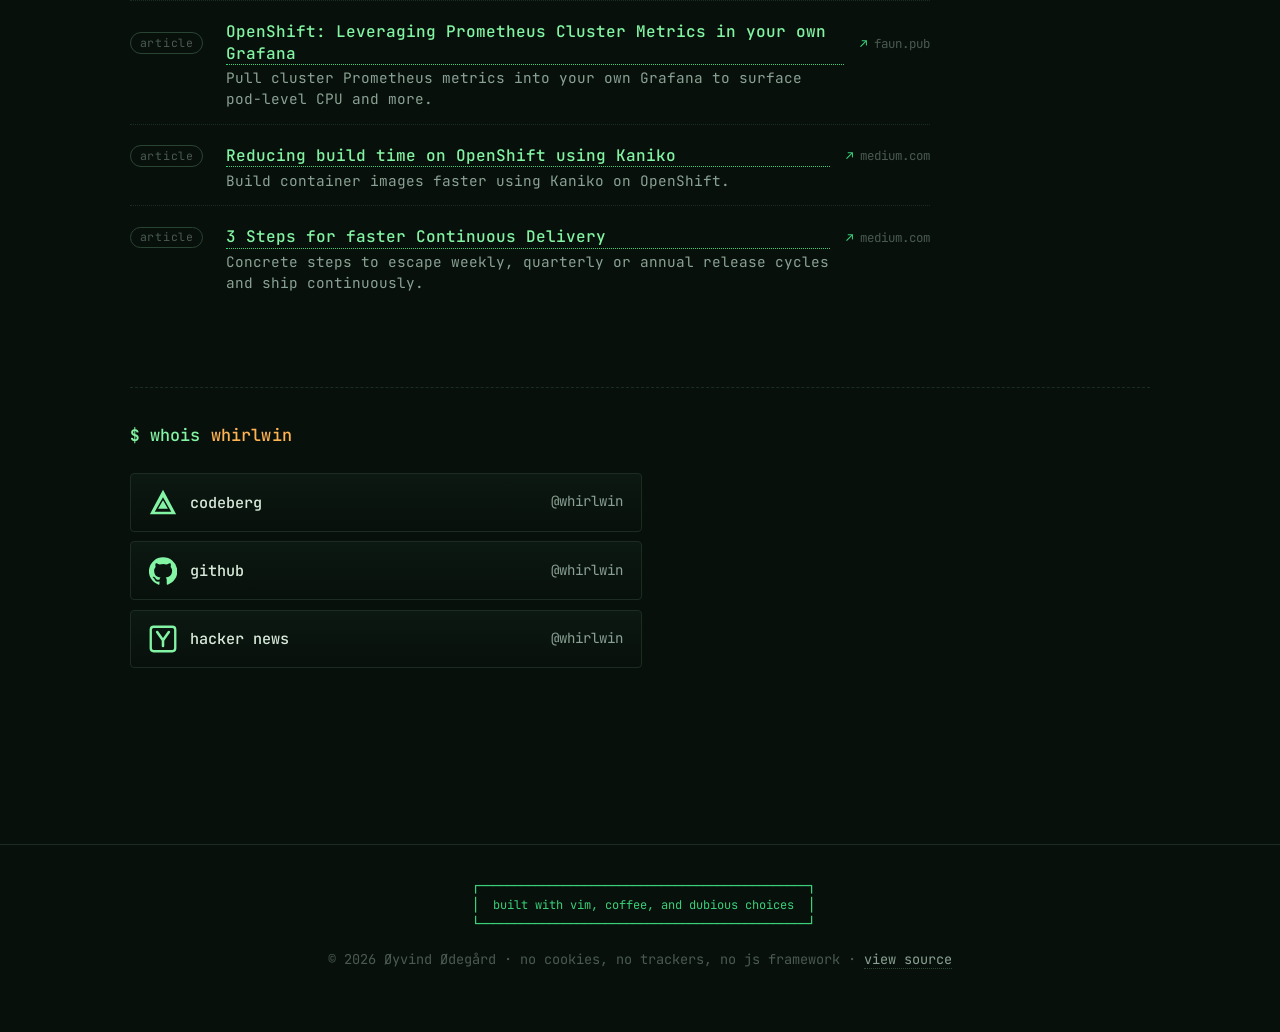
==== commit 6a95a2c8: "content: add georgie-and-hermie-games to apps Fourth app card linking to https://georgie-and-hermie-" ====
--- a/index.html
+++ b/index.html
@@ -64,7 +64,7 @@
         <header class="block__head">
           <span class="prompt">$</span>
           <h2 id="apps-heading"><span class="cmd">ls</span> <span class="arg">-la ./apps</span></h2>
-          <span class="block__meta">3 items</span>
+          <span class="block__meta">4 items</span>
         </header>
 
         <ol class="apps">
@@ -151,6 +151,35 @@
                 </dl>
                 <div class="card__tags">
                   <span>#web</span><span>#norsk</span>
+                </div>
+              </div>
+            </div>
+          </li>
+
+          <li class="card">
+            <div class="card__chrome">
+              <span class="card__dot"></span><span class="card__dot"></span><span class="card__dot"></span>
+              <span class="card__title">georgie-and-hermie-games</span>
+            </div>
+            <div class="card__body card__body--with-logo">
+              <a class="card__logo" href="https://georgie-and-hermie-games.whirlwin.io/" rel="noopener" aria-hidden="true" tabindex="-1">
+                <img src="data:image/svg+xml;utf8,%3Csvg%20xmlns%3D%22http%3A//www.w3.org/2000/svg%22%20viewBox%3D%220%200%2064%2064%22%3E%3Ccircle%20cx%3D%2232%22%20cy%3D%2232%22%20r%3D%2230%22%20fill%3D%22%23ffd23f%22/%3E%3Ctext%20x%3D%2232%22%20y%3D%2245%22%20font-size%3D%2240%22%20text-anchor%3D%22middle%22%3E%F0%9F%8E%AE%3C/text%3E%3C/svg%3E" alt="" width="64" height="64" loading="lazy" />
+              </a>
+              <div class="card__text">
+                <h3 class="card__name">
+                  <a href="https://georgie-and-hermie-games.whirlwin.io/" rel="noopener">georgie-and-hermie-games</a>
+                </h3>
+                <p class="card__desc">
+                  A tiny collection of browser games made for Georgie and Hermie.
+                  Live at
+                  <a href="https://georgie-and-hermie-games.whirlwin.io/" rel="noopener">georgie-and-hermie-games.whirlwin.io</a>.
+                </p>
+                <dl class="card__meta">
+                  <div><dt>host</dt><dd>georgie-and-hermie-games.whirlwin.io</dd></div>
+                  <div><dt>status</dt><dd class="ok">live</dd></div>
+                </dl>
+                <div class="card__tags">
+                  <span>#games</span><span>#kids</span>
                 </div>
               </div>
             </div>
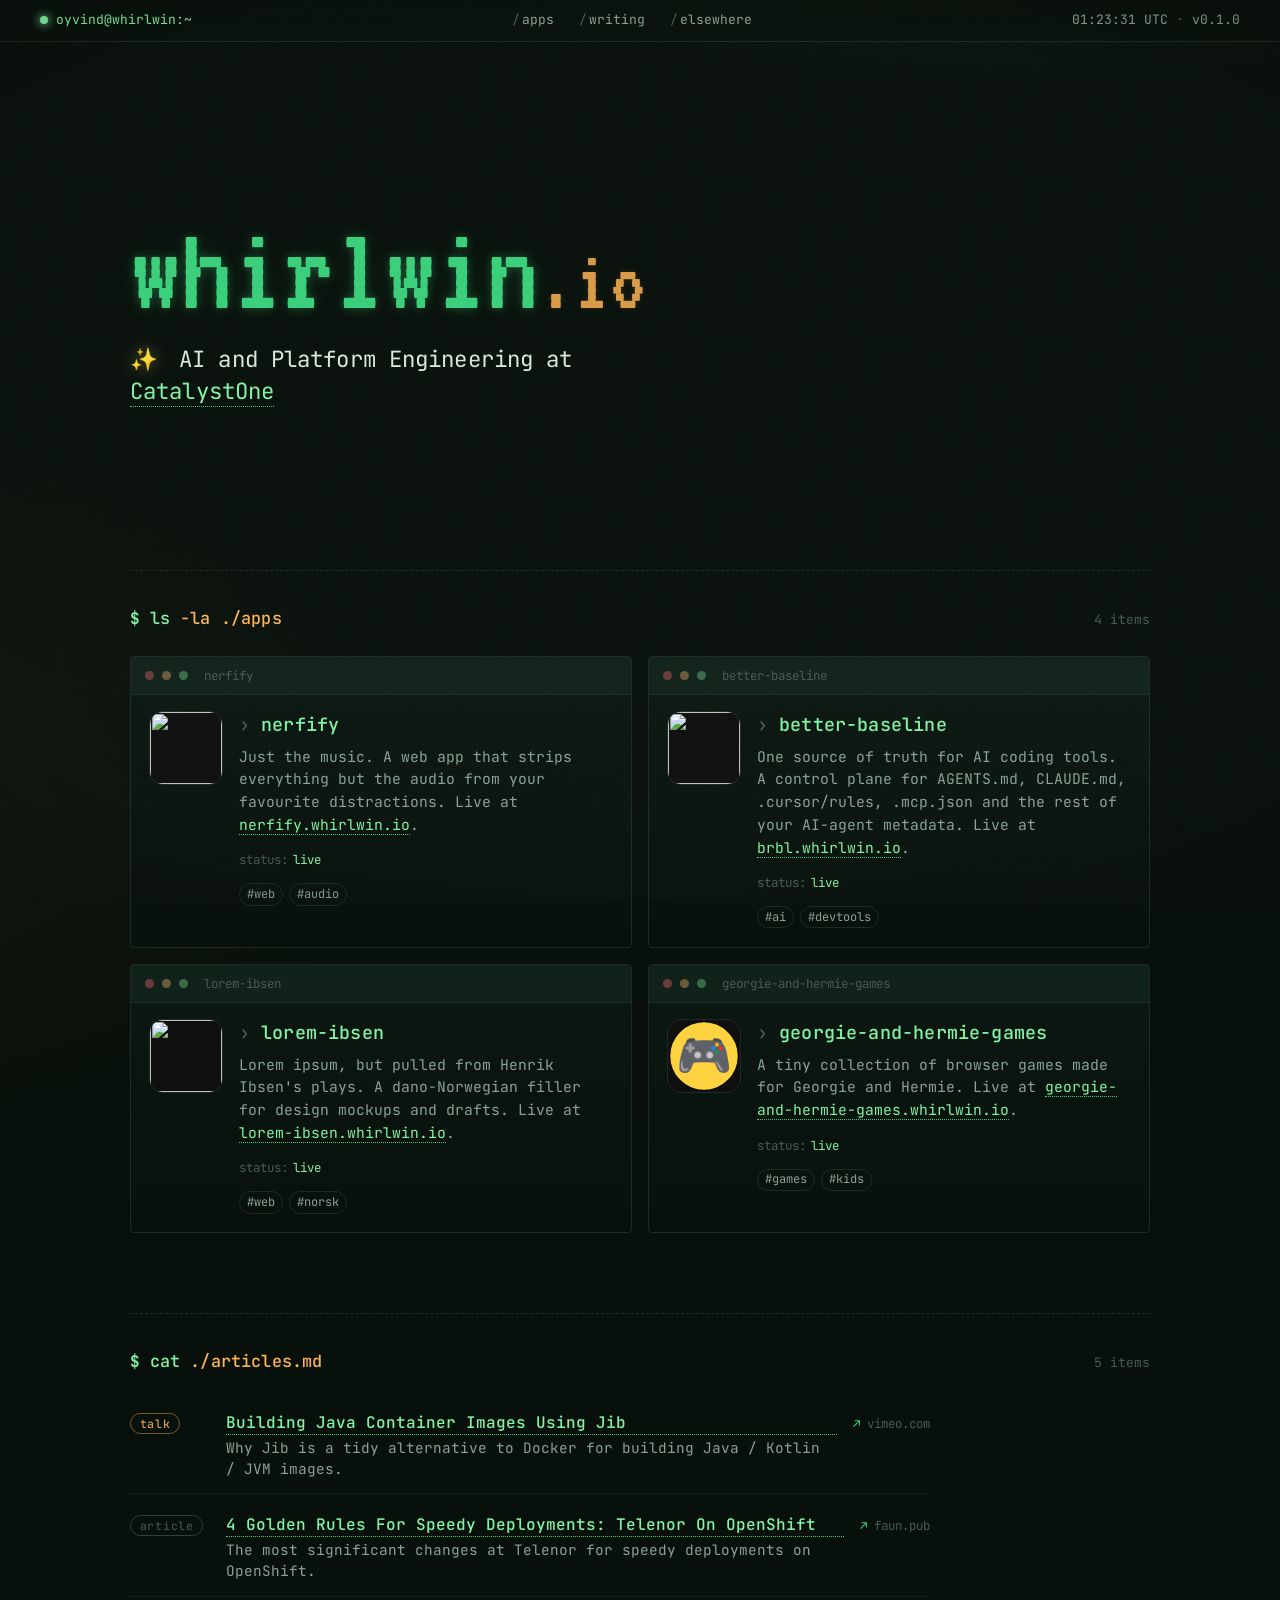
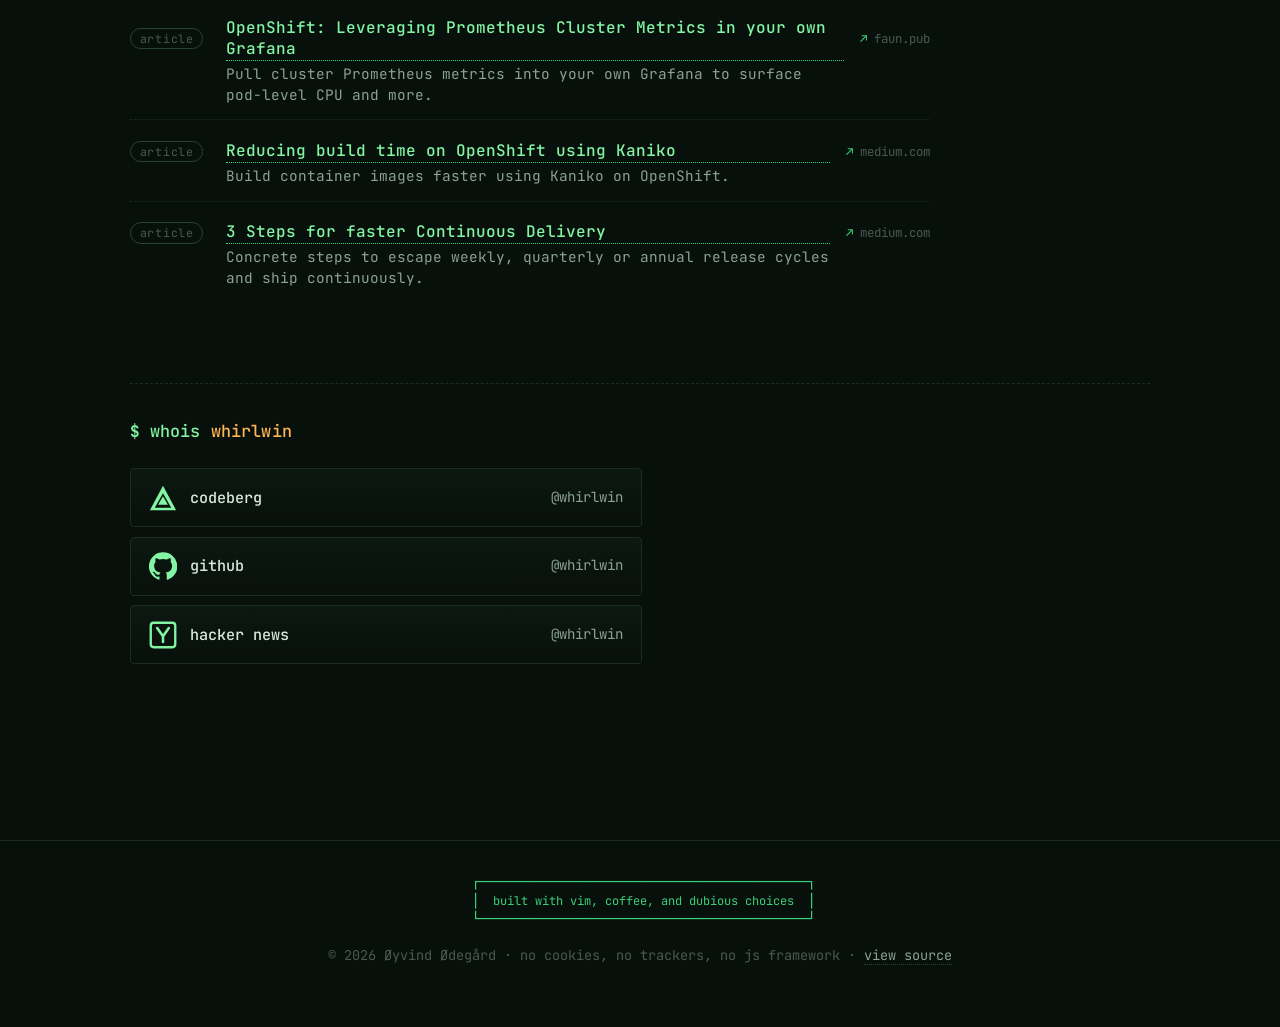
==== commit 31933e1b: "content: drop the host line on app cards, open apps in new tab - Remove the redundant "host: ..." me" ====
--- a/index.html
+++ b/index.html
@@ -74,22 +74,21 @@
               <span class="card__title">nerfify</span>
             </div>
             <div class="card__body card__body--with-logo">
-              <a class="card__logo" href="https://nerfify.whirlwin.io/" rel="noopener" aria-hidden="true" tabindex="-1">
+              <a class="card__logo" href="https://nerfify.whirlwin.io/" target="_blank" rel="noopener" aria-hidden="true" tabindex="-1">
                 <img src="https://nerfify.whirlwin.io/assets/icon.svg" alt="" width="64" height="64" loading="lazy" />
               </a>
               <div class="card__text">
                 <h3 class="card__name">
-                  <a href="https://nerfify.whirlwin.io/" rel="noopener">nerfify</a>
+                  <a href="https://nerfify.whirlwin.io/" target="_blank" rel="noopener">nerfify</a>
                 </h3>
                 <p class="card__desc">
                   Just the music. A web app that strips everything but the audio from your
                   favourite distractions. Live at
-                  <a href="https://nerfify.whirlwin.io/" rel="noopener">nerfify.whirlwin.io</a>.
-                </p>
-              <dl class="card__meta">
-                <div><dt>host</dt><dd>nerfify.whirlwin.io</dd></div>
-                <div><dt>status</dt><dd class="ok">live</dd></div>
-              </dl>
+                  <a href="https://nerfify.whirlwin.io/" target="_blank" rel="noopener">nerfify.whirlwin.io</a>.
+                </p>
+                <dl class="card__meta">
+                  <div><dt>status</dt><dd class="ok">live</dd></div>
+                </dl>
                 <div class="card__tags">
                   <span>#web</span><span>#audio</span>
                 </div>
@@ -103,21 +102,20 @@
               <span class="card__title">better-baseline</span>
             </div>
             <div class="card__body card__body--with-logo">
-              <a class="card__logo" href="https://brbl.whirlwin.io/" rel="noopener" aria-hidden="true" tabindex="-1">
+              <a class="card__logo" href="https://brbl.whirlwin.io/" target="_blank" rel="noopener" aria-hidden="true" tabindex="-1">
                 <img src="https://brbl.whirlwin.io/assets/icon.svg" alt="" width="64" height="64" loading="lazy" />
               </a>
               <div class="card__text">
                 <h3 class="card__name">
-                  <a href="https://brbl.whirlwin.io/" rel="noopener">better-baseline</a>
+                  <a href="https://brbl.whirlwin.io/" target="_blank" rel="noopener">better-baseline</a>
                 </h3>
                 <p class="card__desc">
                   One source of truth for AI coding tools. A control plane for
                   <code>AGENTS.md</code>, <code>CLAUDE.md</code>, <code>.cursor/rules</code>,
                   <code>.mcp.json</code> and the rest of your AI-agent metadata. Live at
-                  <a href="https://brbl.whirlwin.io/" rel="noopener">brbl.whirlwin.io</a>.
-                </p>
-                <dl class="card__meta">
-                  <div><dt>host</dt><dd>brbl.whirlwin.io</dd></div>
+                  <a href="https://brbl.whirlwin.io/" target="_blank" rel="noopener">brbl.whirlwin.io</a>.
+                </p>
+                <dl class="card__meta">
                   <div><dt>status</dt><dd class="ok">live</dd></div>
                 </dl>
                 <div class="card__tags">
@@ -133,20 +131,19 @@
               <span class="card__title">lorem-ibsen</span>
             </div>
             <div class="card__body card__body--with-logo">
-              <a class="card__logo" href="https://lorem-ibsen.whirlwin.io/" rel="noopener" aria-hidden="true" tabindex="-1">
+              <a class="card__logo" href="https://lorem-ibsen.whirlwin.io/" target="_blank" rel="noopener" aria-hidden="true" tabindex="-1">
                 <img src="https://lorem-ibsen.whirlwin.io/assets/ibsen.jpg" alt="" width="64" height="64" loading="lazy" />
               </a>
               <div class="card__text">
                 <h3 class="card__name">
-                  <a href="https://lorem-ibsen.whirlwin.io/" rel="noopener">lorem-ibsen</a>
+                  <a href="https://lorem-ibsen.whirlwin.io/" target="_blank" rel="noopener">lorem-ibsen</a>
                 </h3>
                 <p class="card__desc">
                   Lorem ipsum, but pulled from Henrik Ibsen's plays. A dano-Norwegian
                   filler for design mockups and drafts. Live at
-                  <a href="https://lorem-ibsen.whirlwin.io/" rel="noopener">lorem-ibsen.whirlwin.io</a>.
-                </p>
-                <dl class="card__meta">
-                  <div><dt>host</dt><dd>lorem-ibsen.whirlwin.io</dd></div>
+                  <a href="https://lorem-ibsen.whirlwin.io/" target="_blank" rel="noopener">lorem-ibsen.whirlwin.io</a>.
+                </p>
+                <dl class="card__meta">
                   <div><dt>status</dt><dd class="ok">live</dd></div>
                 </dl>
                 <div class="card__tags">
@@ -162,20 +159,19 @@
               <span class="card__title">georgie-and-hermie-games</span>
             </div>
             <div class="card__body card__body--with-logo">
-              <a class="card__logo" href="https://georgie-and-hermie-games.whirlwin.io/" rel="noopener" aria-hidden="true" tabindex="-1">
+              <a class="card__logo" href="https://georgie-and-hermie-games.whirlwin.io/" target="_blank" rel="noopener" aria-hidden="true" tabindex="-1">
                 <img src="data:image/svg+xml;utf8,%3Csvg%20xmlns%3D%22http%3A//www.w3.org/2000/svg%22%20viewBox%3D%220%200%2064%2064%22%3E%3Ccircle%20cx%3D%2232%22%20cy%3D%2232%22%20r%3D%2230%22%20fill%3D%22%23ffd23f%22/%3E%3Ctext%20x%3D%2232%22%20y%3D%2245%22%20font-size%3D%2240%22%20text-anchor%3D%22middle%22%3E%F0%9F%8E%AE%3C/text%3E%3C/svg%3E" alt="" width="64" height="64" loading="lazy" />
               </a>
               <div class="card__text">
                 <h3 class="card__name">
-                  <a href="https://georgie-and-hermie-games.whirlwin.io/" rel="noopener">georgie-and-hermie-games</a>
+                  <a href="https://georgie-and-hermie-games.whirlwin.io/" target="_blank" rel="noopener">georgie-and-hermie-games</a>
                 </h3>
                 <p class="card__desc">
                   A tiny collection of browser games made for Georgie and Hermie.
                   Live at
-                  <a href="https://georgie-and-hermie-games.whirlwin.io/" rel="noopener">georgie-and-hermie-games.whirlwin.io</a>.
-                </p>
-                <dl class="card__meta">
-                  <div><dt>host</dt><dd>georgie-and-hermie-games.whirlwin.io</dd></div>
+                  <a href="https://georgie-and-hermie-games.whirlwin.io/" target="_blank" rel="noopener">georgie-and-hermie-games.whirlwin.io</a>.
+                </p>
+                <dl class="card__meta">
                   <div><dt>status</dt><dd class="ok">live</dd></div>
                 </dl>
                 <div class="card__tags">
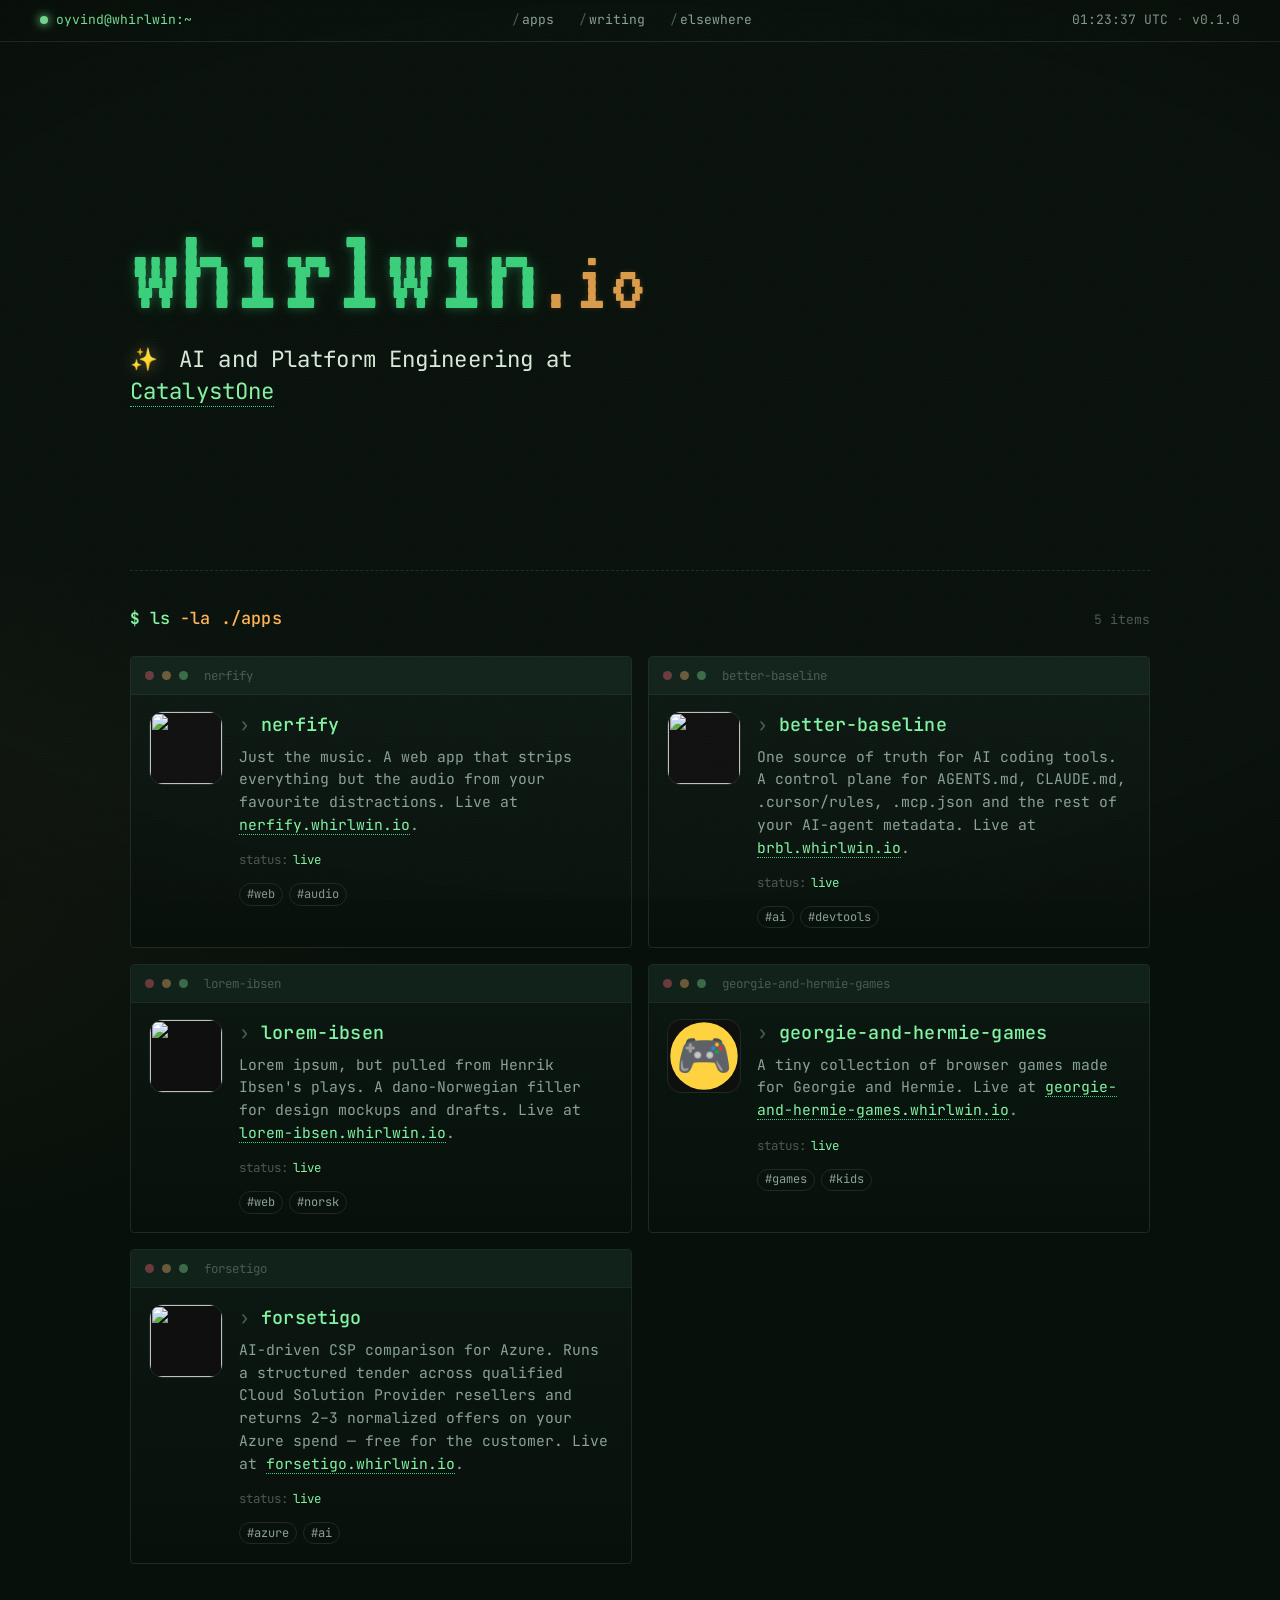
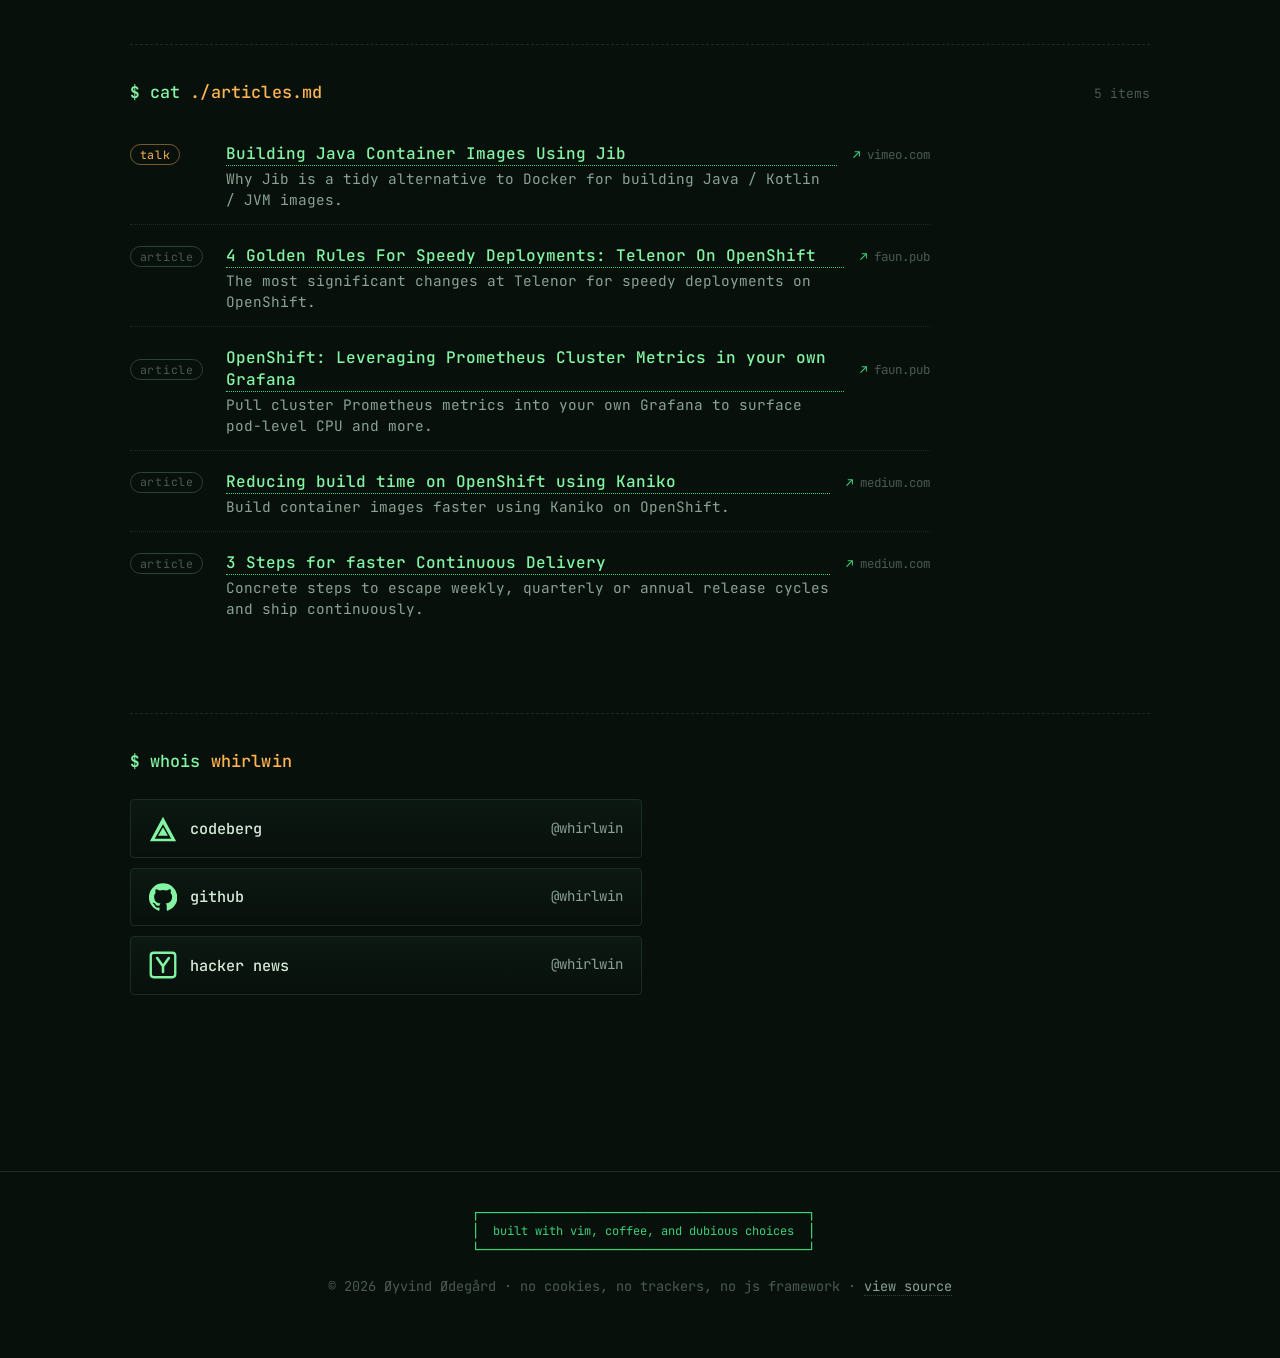
==== commit 09719849: "content: add forsetigo to apps Co-Authored-By: Claude Opus 4.7 (1M context) <noreply@anthropic.com>" ====
--- a/index.html
+++ b/index.html
@@ -64,7 +64,7 @@
         <header class="block__head">
           <span class="prompt">$</span>
           <h2 id="apps-heading"><span class="cmd">ls</span> <span class="arg">-la ./apps</span></h2>
-          <span class="block__meta">4 items</span>
+          <span class="block__meta">5 items</span>
         </header>
 
         <ol class="apps">
@@ -176,6 +176,36 @@
                 </dl>
                 <div class="card__tags">
                   <span>#games</span><span>#kids</span>
+                </div>
+              </div>
+            </div>
+          </li>
+
+          <li class="card">
+            <div class="card__chrome">
+              <span class="card__dot"></span><span class="card__dot"></span><span class="card__dot"></span>
+              <span class="card__title">forsetigo</span>
+            </div>
+            <div class="card__body card__body--with-logo">
+              <a class="card__logo" href="https://forsetigo.whirlwin.io/" target="_blank" rel="noopener" aria-hidden="true" tabindex="-1">
+                <img src="https://forsetigo.whirlwin.io/favicon.svg" alt="" width="64" height="64" loading="lazy" />
+              </a>
+              <div class="card__text">
+                <h3 class="card__name">
+                  <a href="https://forsetigo.whirlwin.io/" target="_blank" rel="noopener">forsetigo</a>
+                </h3>
+                <p class="card__desc">
+                  AI-driven CSP comparison for Azure. Runs a structured tender
+                  across qualified Cloud Solution Provider resellers and returns
+                  2–3 normalized offers on your Azure spend — free for the
+                  customer. Live at
+                  <a href="https://forsetigo.whirlwin.io/" target="_blank" rel="noopener">forsetigo.whirlwin.io</a>.
+                </p>
+                <dl class="card__meta">
+                  <div><dt>status</dt><dd class="ok">live</dd></div>
+                </dl>
+                <div class="card__tags">
+                  <span>#azure</span><span>#ai</span>
                 </div>
               </div>
             </div>
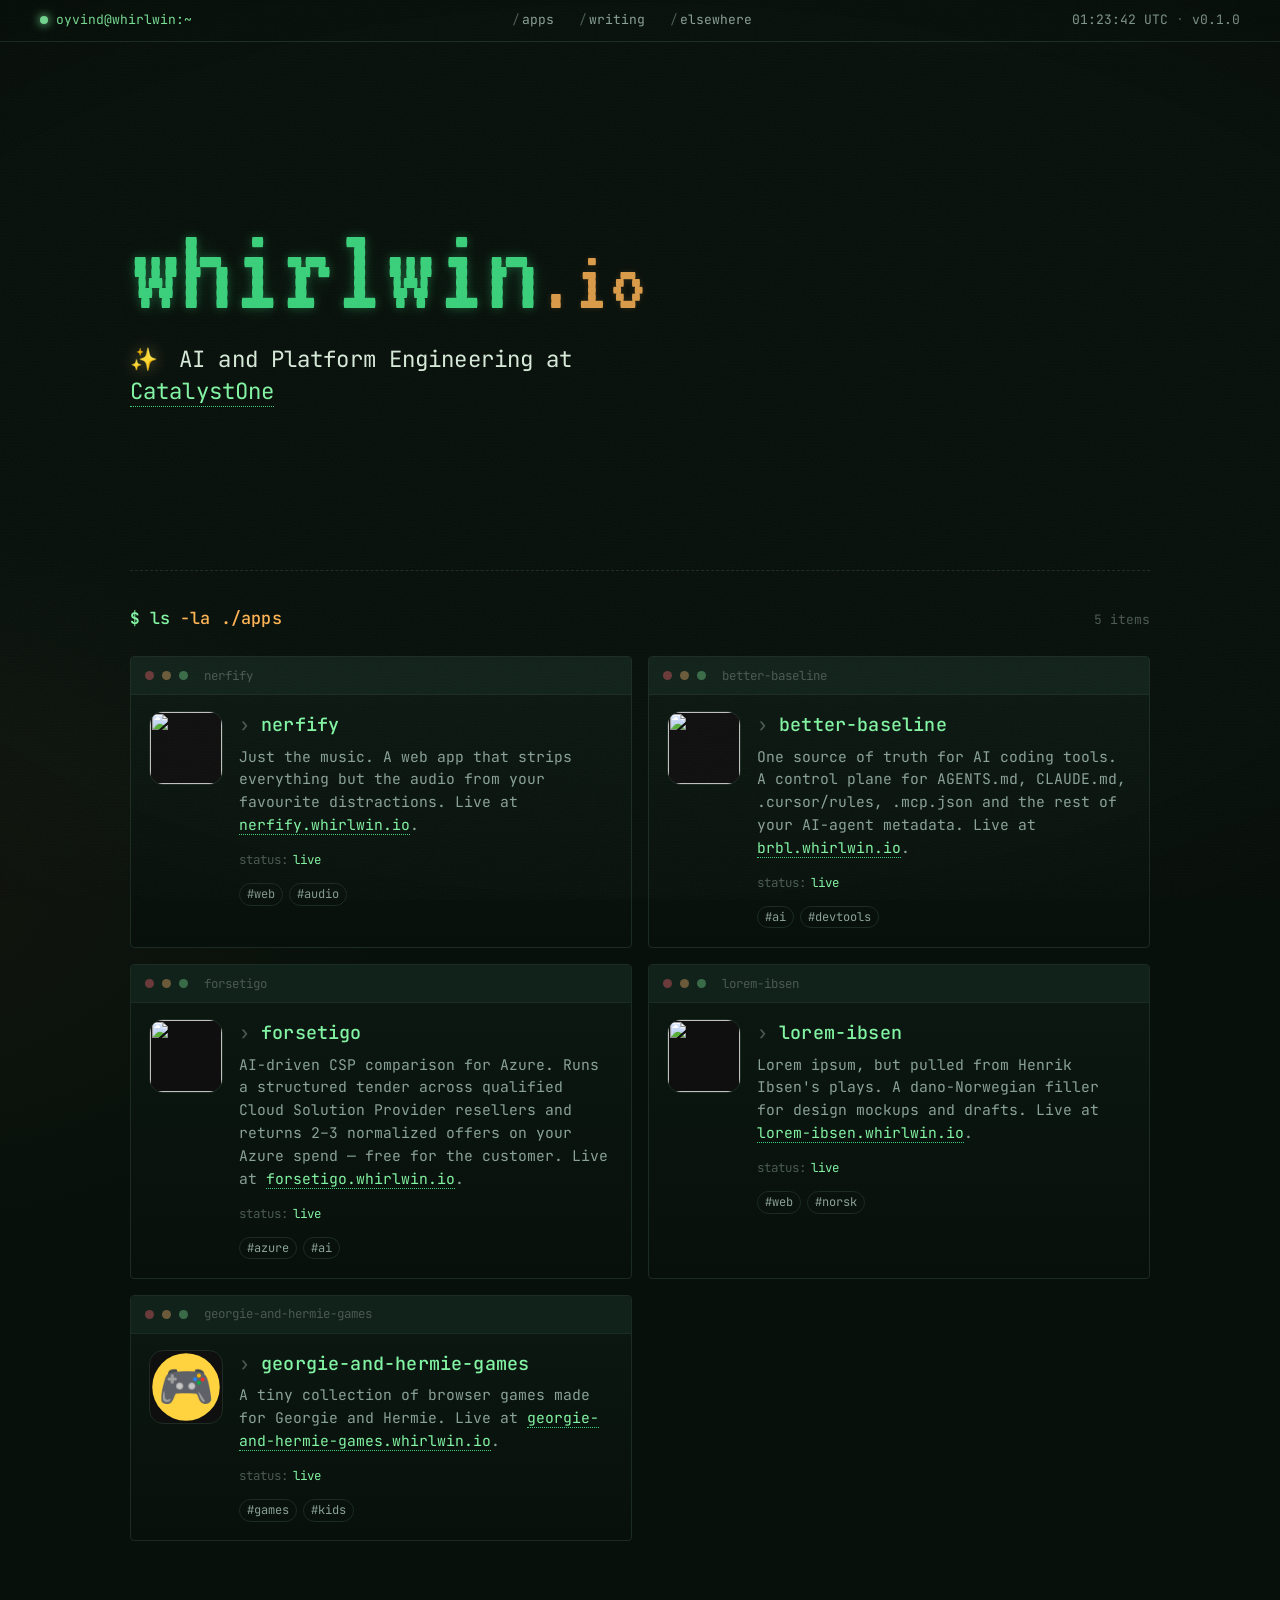
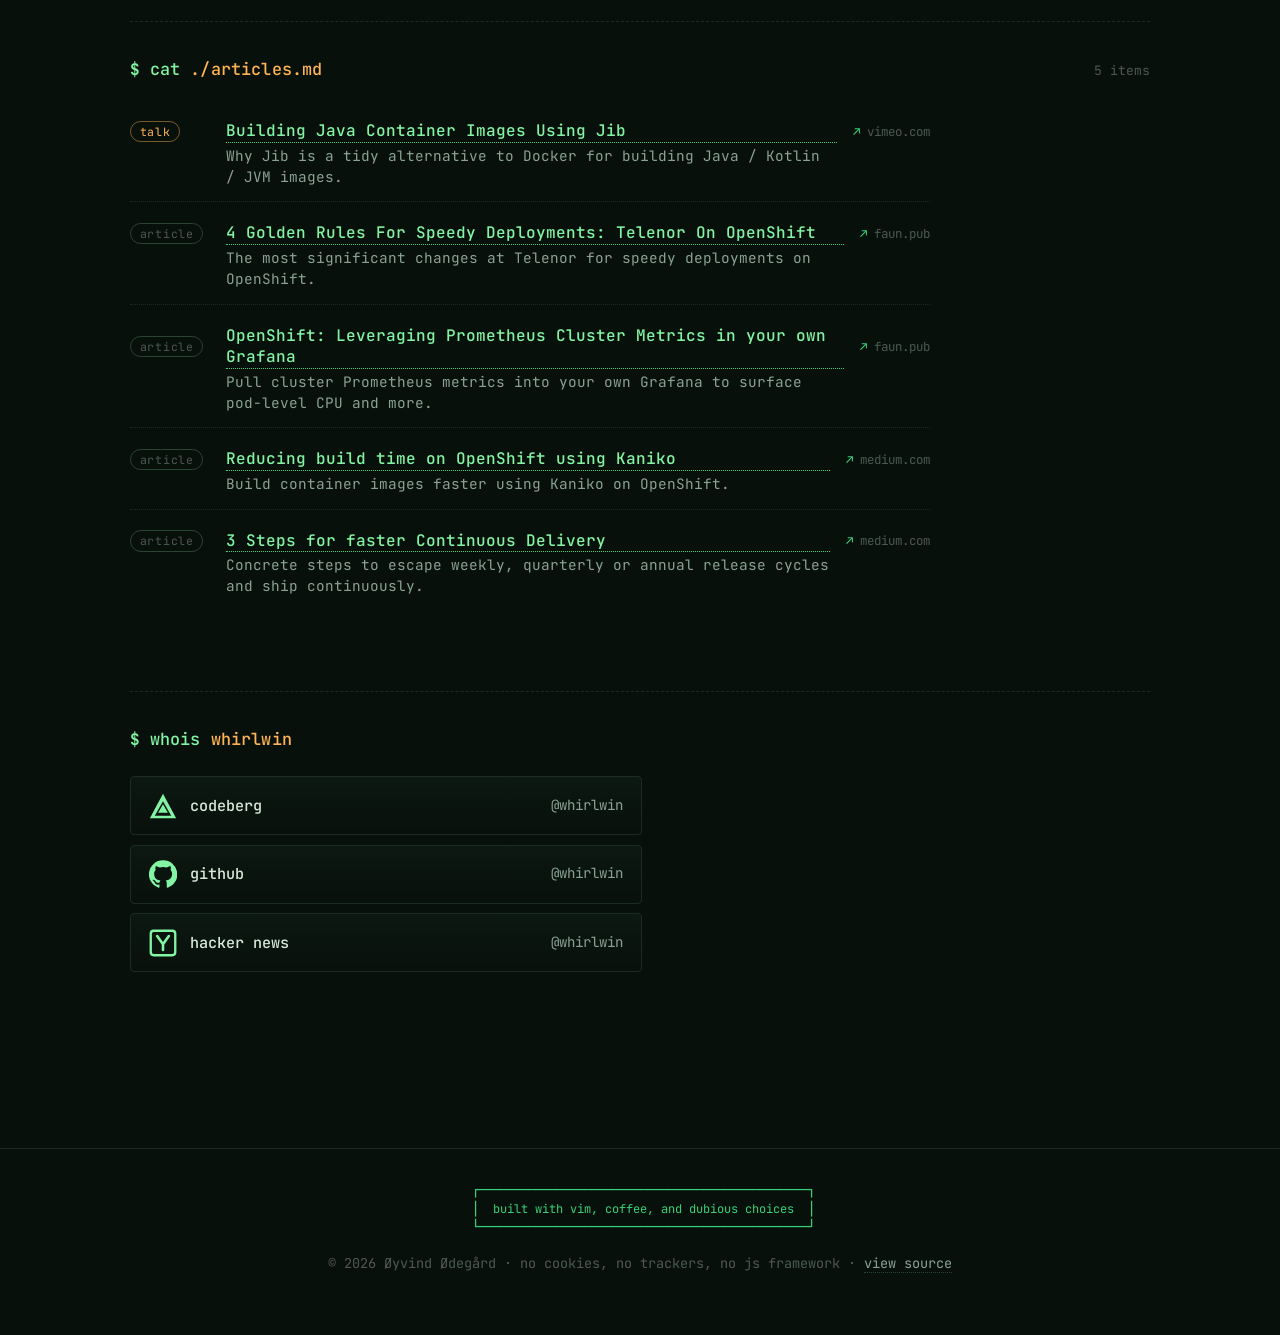
==== commit 54908d22: "content: move forsetigo to third place in apps Co-Authored-By: Claude Opus 4.7 (1M context) <noreply" ====
--- a/index.html
+++ b/index.html
@@ -128,62 +128,6 @@
           <li class="card">
             <div class="card__chrome">
               <span class="card__dot"></span><span class="card__dot"></span><span class="card__dot"></span>
-              <span class="card__title">lorem-ibsen</span>
-            </div>
-            <div class="card__body card__body--with-logo">
-              <a class="card__logo" href="https://lorem-ibsen.whirlwin.io/" target="_blank" rel="noopener" aria-hidden="true" tabindex="-1">
-                <img src="https://lorem-ibsen.whirlwin.io/assets/ibsen.jpg" alt="" width="64" height="64" loading="lazy" />
-              </a>
-              <div class="card__text">
-                <h3 class="card__name">
-                  <a href="https://lorem-ibsen.whirlwin.io/" target="_blank" rel="noopener">lorem-ibsen</a>
-                </h3>
-                <p class="card__desc">
-                  Lorem ipsum, but pulled from Henrik Ibsen's plays. A dano-Norwegian
-                  filler for design mockups and drafts. Live at
-                  <a href="https://lorem-ibsen.whirlwin.io/" target="_blank" rel="noopener">lorem-ibsen.whirlwin.io</a>.
-                </p>
-                <dl class="card__meta">
-                  <div><dt>status</dt><dd class="ok">live</dd></div>
-                </dl>
-                <div class="card__tags">
-                  <span>#web</span><span>#norsk</span>
-                </div>
-              </div>
-            </div>
-          </li>
-
-          <li class="card">
-            <div class="card__chrome">
-              <span class="card__dot"></span><span class="card__dot"></span><span class="card__dot"></span>
-              <span class="card__title">georgie-and-hermie-games</span>
-            </div>
-            <div class="card__body card__body--with-logo">
-              <a class="card__logo" href="https://georgie-and-hermie-games.whirlwin.io/" target="_blank" rel="noopener" aria-hidden="true" tabindex="-1">
-                <img src="data:image/svg+xml;utf8,%3Csvg%20xmlns%3D%22http%3A//www.w3.org/2000/svg%22%20viewBox%3D%220%200%2064%2064%22%3E%3Ccircle%20cx%3D%2232%22%20cy%3D%2232%22%20r%3D%2230%22%20fill%3D%22%23ffd23f%22/%3E%3Ctext%20x%3D%2232%22%20y%3D%2245%22%20font-size%3D%2240%22%20text-anchor%3D%22middle%22%3E%F0%9F%8E%AE%3C/text%3E%3C/svg%3E" alt="" width="64" height="64" loading="lazy" />
-              </a>
-              <div class="card__text">
-                <h3 class="card__name">
-                  <a href="https://georgie-and-hermie-games.whirlwin.io/" target="_blank" rel="noopener">georgie-and-hermie-games</a>
-                </h3>
-                <p class="card__desc">
-                  A tiny collection of browser games made for Georgie and Hermie.
-                  Live at
-                  <a href="https://georgie-and-hermie-games.whirlwin.io/" target="_blank" rel="noopener">georgie-and-hermie-games.whirlwin.io</a>.
-                </p>
-                <dl class="card__meta">
-                  <div><dt>status</dt><dd class="ok">live</dd></div>
-                </dl>
-                <div class="card__tags">
-                  <span>#games</span><span>#kids</span>
-                </div>
-              </div>
-            </div>
-          </li>
-
-          <li class="card">
-            <div class="card__chrome">
-              <span class="card__dot"></span><span class="card__dot"></span><span class="card__dot"></span>
               <span class="card__title">forsetigo</span>
             </div>
             <div class="card__body card__body--with-logo">
@@ -210,6 +154,63 @@
               </div>
             </div>
           </li>
+
+          <li class="card">
+            <div class="card__chrome">
+              <span class="card__dot"></span><span class="card__dot"></span><span class="card__dot"></span>
+              <span class="card__title">lorem-ibsen</span>
+            </div>
+            <div class="card__body card__body--with-logo">
+              <a class="card__logo" href="https://lorem-ibsen.whirlwin.io/" target="_blank" rel="noopener" aria-hidden="true" tabindex="-1">
+                <img src="https://lorem-ibsen.whirlwin.io/assets/ibsen.jpg" alt="" width="64" height="64" loading="lazy" />
+              </a>
+              <div class="card__text">
+                <h3 class="card__name">
+                  <a href="https://lorem-ibsen.whirlwin.io/" target="_blank" rel="noopener">lorem-ibsen</a>
+                </h3>
+                <p class="card__desc">
+                  Lorem ipsum, but pulled from Henrik Ibsen's plays. A dano-Norwegian
+                  filler for design mockups and drafts. Live at
+                  <a href="https://lorem-ibsen.whirlwin.io/" target="_blank" rel="noopener">lorem-ibsen.whirlwin.io</a>.
+                </p>
+                <dl class="card__meta">
+                  <div><dt>status</dt><dd class="ok">live</dd></div>
+                </dl>
+                <div class="card__tags">
+                  <span>#web</span><span>#norsk</span>
+                </div>
+              </div>
+            </div>
+          </li>
+
+          <li class="card">
+            <div class="card__chrome">
+              <span class="card__dot"></span><span class="card__dot"></span><span class="card__dot"></span>
+              <span class="card__title">georgie-and-hermie-games</span>
+            </div>
+            <div class="card__body card__body--with-logo">
+              <a class="card__logo" href="https://georgie-and-hermie-games.whirlwin.io/" target="_blank" rel="noopener" aria-hidden="true" tabindex="-1">
+                <img src="data:image/svg+xml;utf8,%3Csvg%20xmlns%3D%22http%3A//www.w3.org/2000/svg%22%20viewBox%3D%220%200%2064%2064%22%3E%3Ccircle%20cx%3D%2232%22%20cy%3D%2232%22%20r%3D%2230%22%20fill%3D%22%23ffd23f%22/%3E%3Ctext%20x%3D%2232%22%20y%3D%2245%22%20font-size%3D%2240%22%20text-anchor%3D%22middle%22%3E%F0%9F%8E%AE%3C/text%3E%3C/svg%3E" alt="" width="64" height="64" loading="lazy" />
+              </a>
+              <div class="card__text">
+                <h3 class="card__name">
+                  <a href="https://georgie-and-hermie-games.whirlwin.io/" target="_blank" rel="noopener">georgie-and-hermie-games</a>
+                </h3>
+                <p class="card__desc">
+                  A tiny collection of browser games made for Georgie and Hermie.
+                  Live at
+                  <a href="https://georgie-and-hermie-games.whirlwin.io/" target="_blank" rel="noopener">georgie-and-hermie-games.whirlwin.io</a>.
+                </p>
+                <dl class="card__meta">
+                  <div><dt>status</dt><dd class="ok">live</dd></div>
+                </dl>
+                <div class="card__tags">
+                  <span>#games</span><span>#kids</span>
+                </div>
+              </div>
+            </div>
+          </li>
+
         </ol>
       </section>
 
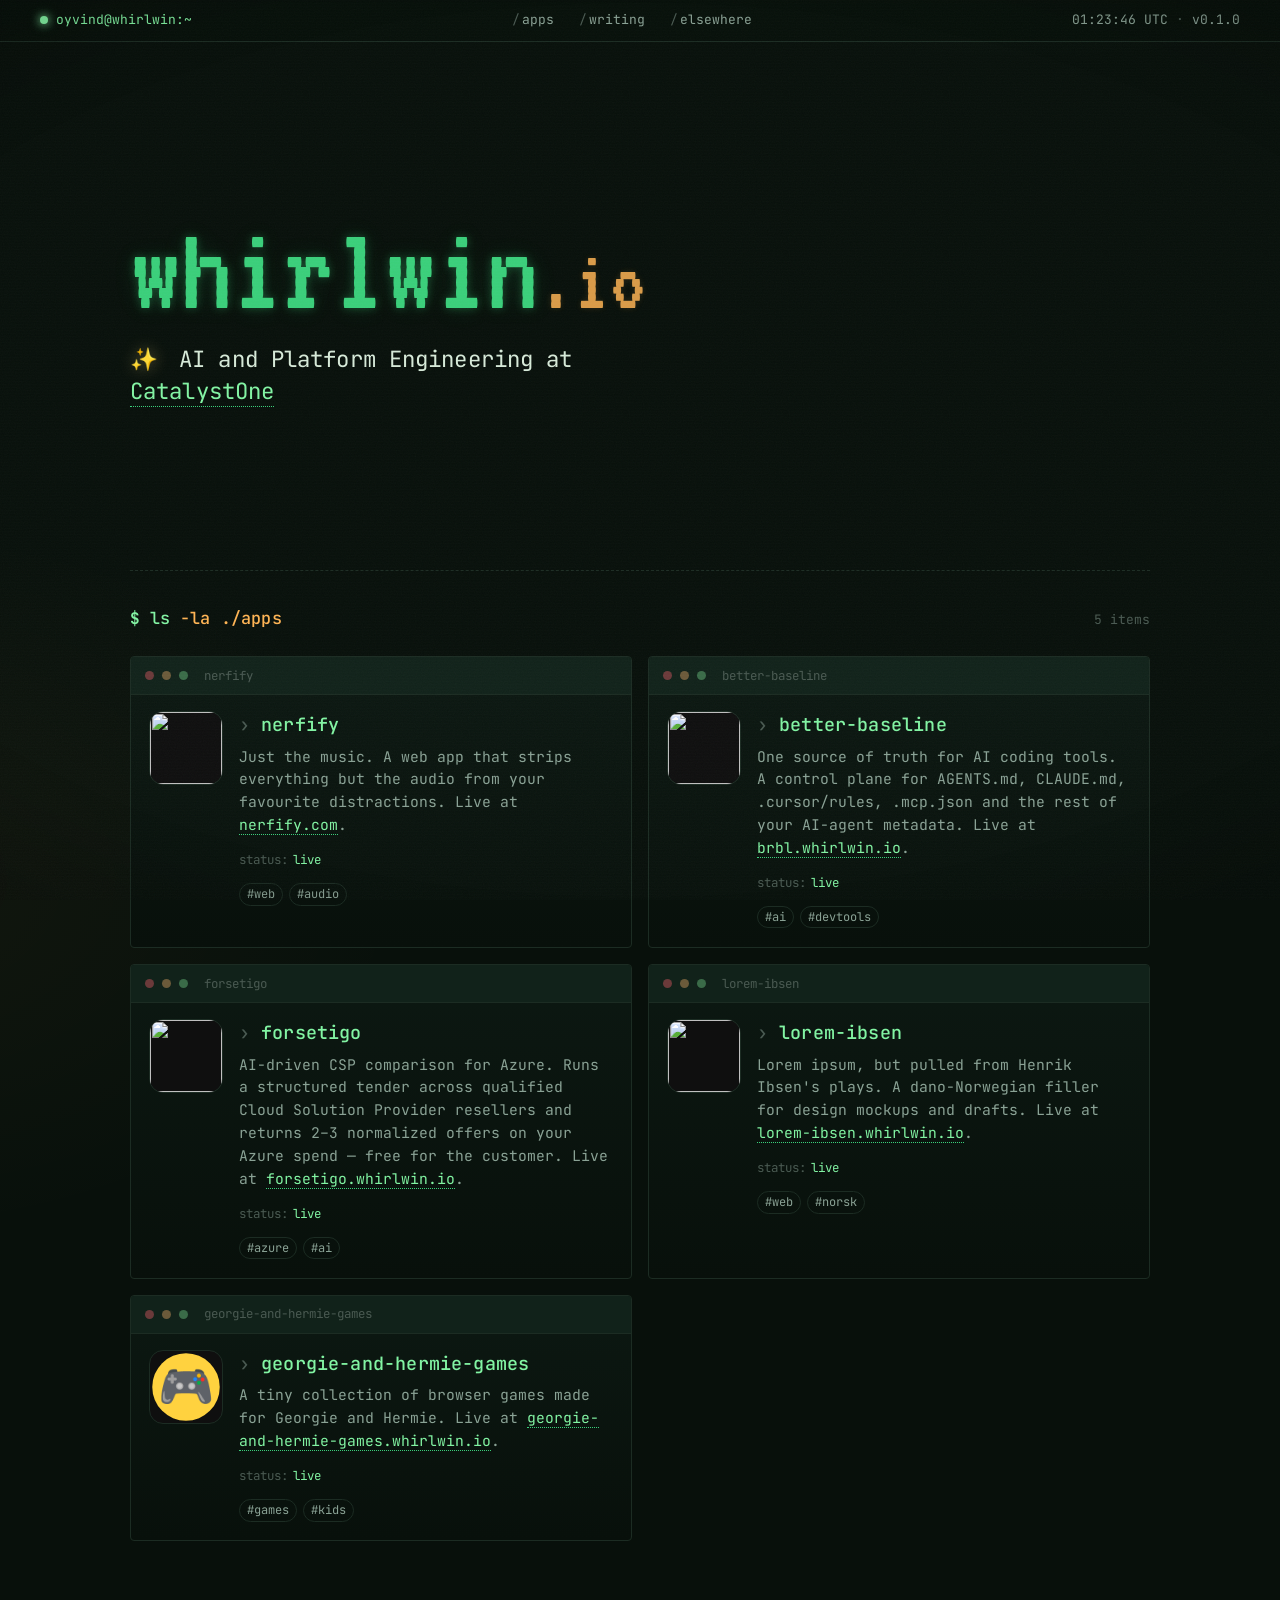
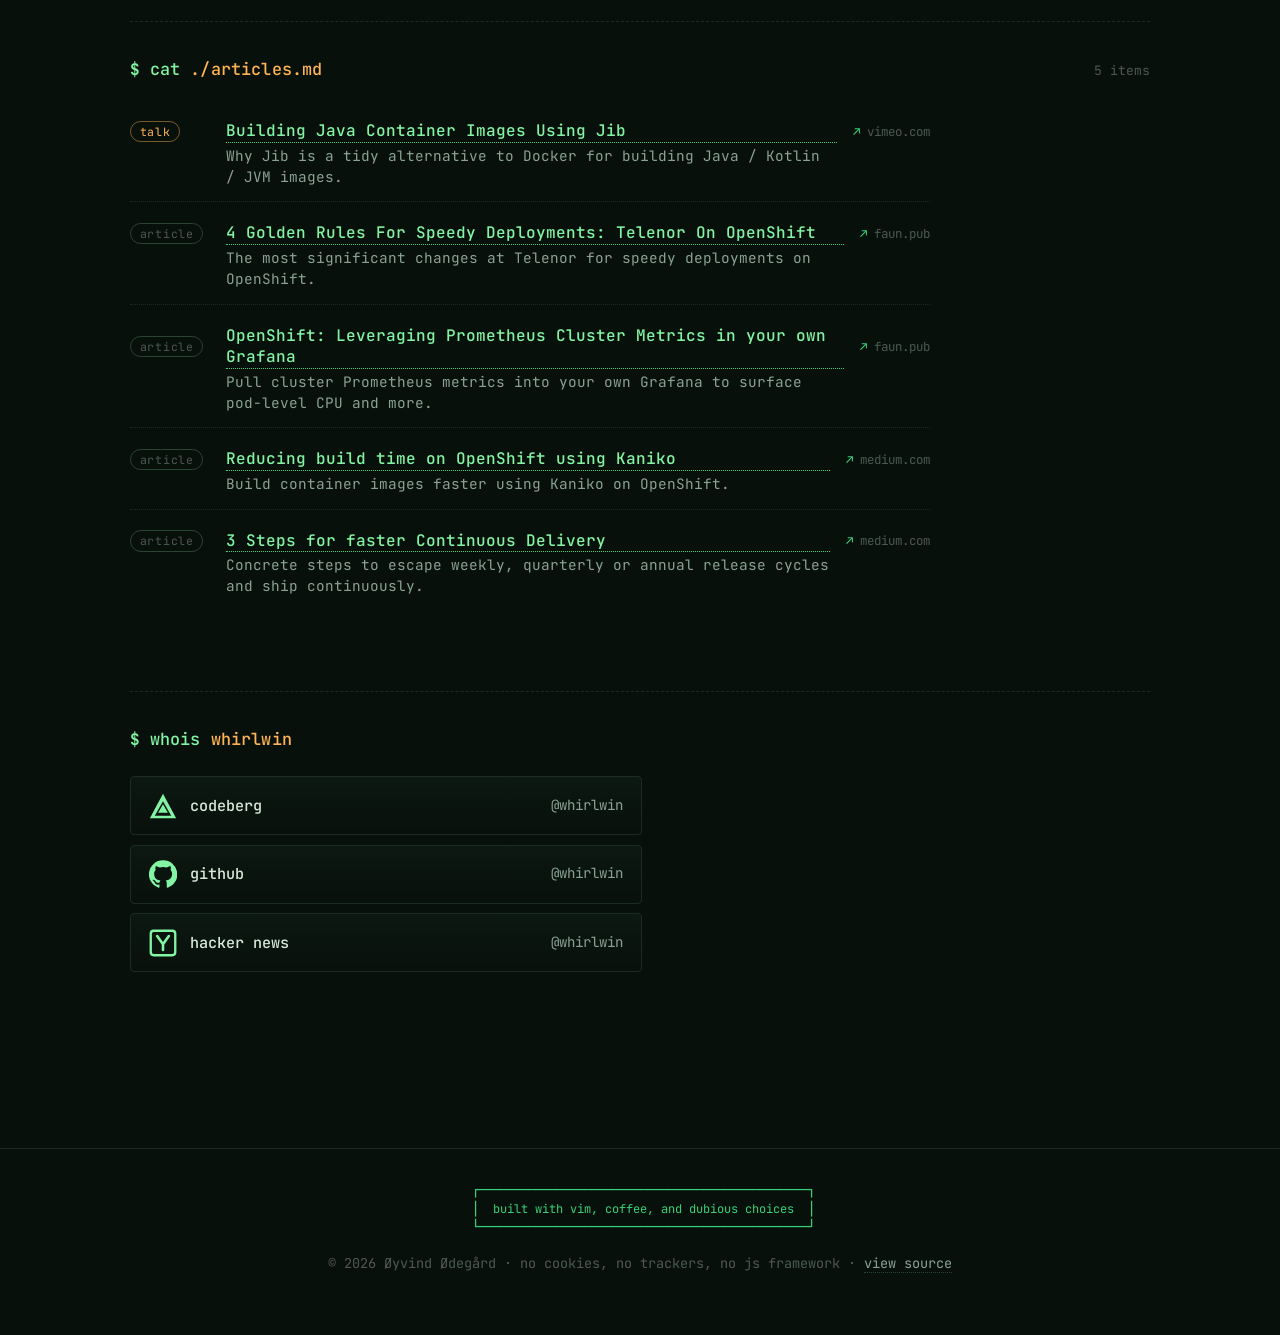
==== commit 22534f60: "content: point nerfify links at nerfify.com Co-Authored-By: Claude Opus 4.8 (1M context) <noreply@an" ====
--- a/index.html
+++ b/index.html
@@ -74,17 +74,17 @@
               <span class="card__title">nerfify</span>
             </div>
             <div class="card__body card__body--with-logo">
-              <a class="card__logo" href="https://nerfify.whirlwin.io/" target="_blank" rel="noopener" aria-hidden="true" tabindex="-1">
-                <img src="https://nerfify.whirlwin.io/assets/icon.svg" alt="" width="64" height="64" loading="lazy" />
-              </a>
-              <div class="card__text">
-                <h3 class="card__name">
-                  <a href="https://nerfify.whirlwin.io/" target="_blank" rel="noopener">nerfify</a>
+              <a class="card__logo" href="https://nerfify.com/" target="_blank" rel="noopener" aria-hidden="true" tabindex="-1">
+                <img src="https://nerfify.com/assets/icon.svg" alt="" width="64" height="64" loading="lazy" />
+              </a>
+              <div class="card__text">
+                <h3 class="card__name">
+                  <a href="https://nerfify.com/" target="_blank" rel="noopener">nerfify</a>
                 </h3>
                 <p class="card__desc">
                   Just the music. A web app that strips everything but the audio from your
                   favourite distractions. Live at
-                  <a href="https://nerfify.whirlwin.io/" target="_blank" rel="noopener">nerfify.whirlwin.io</a>.
+                  <a href="https://nerfify.com/" target="_blank" rel="noopener">nerfify.com</a>.
                 </p>
                 <dl class="card__meta">
                   <div><dt>status</dt><dd class="ok">live</dd></div>
